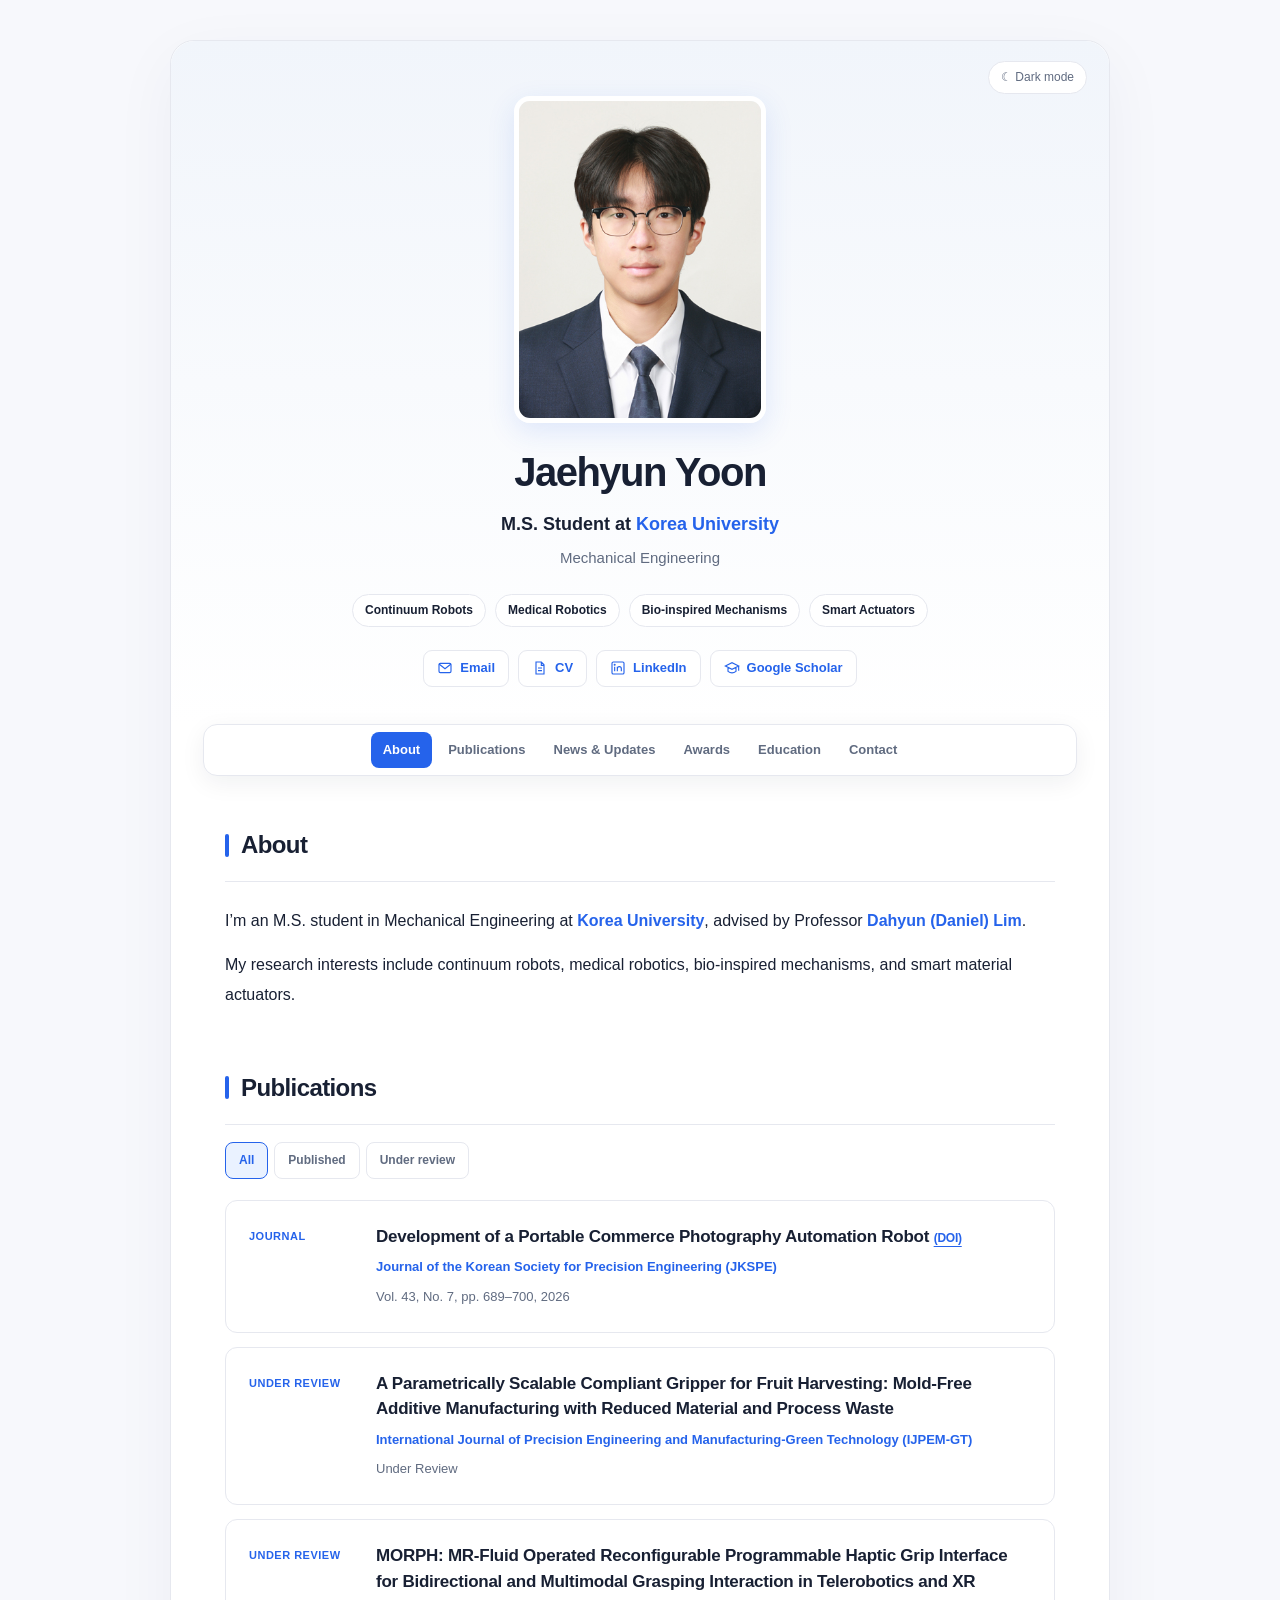
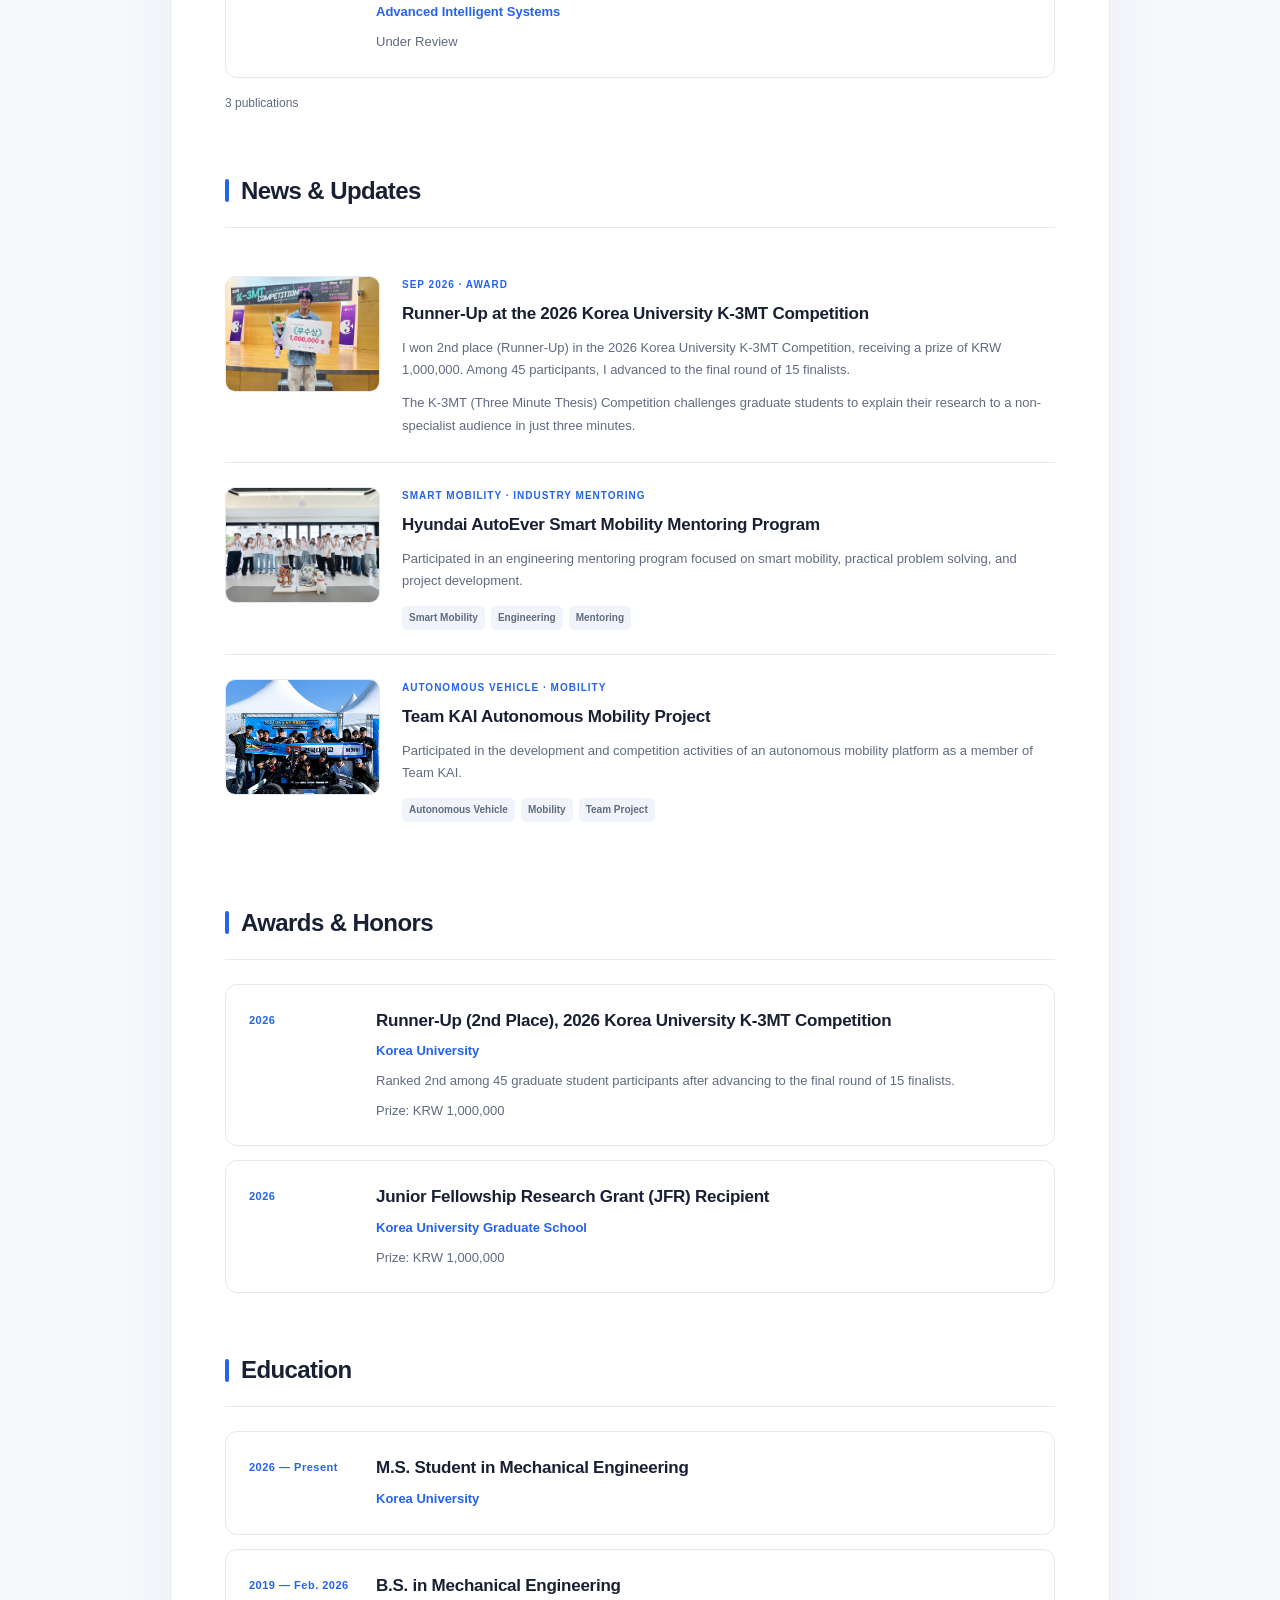
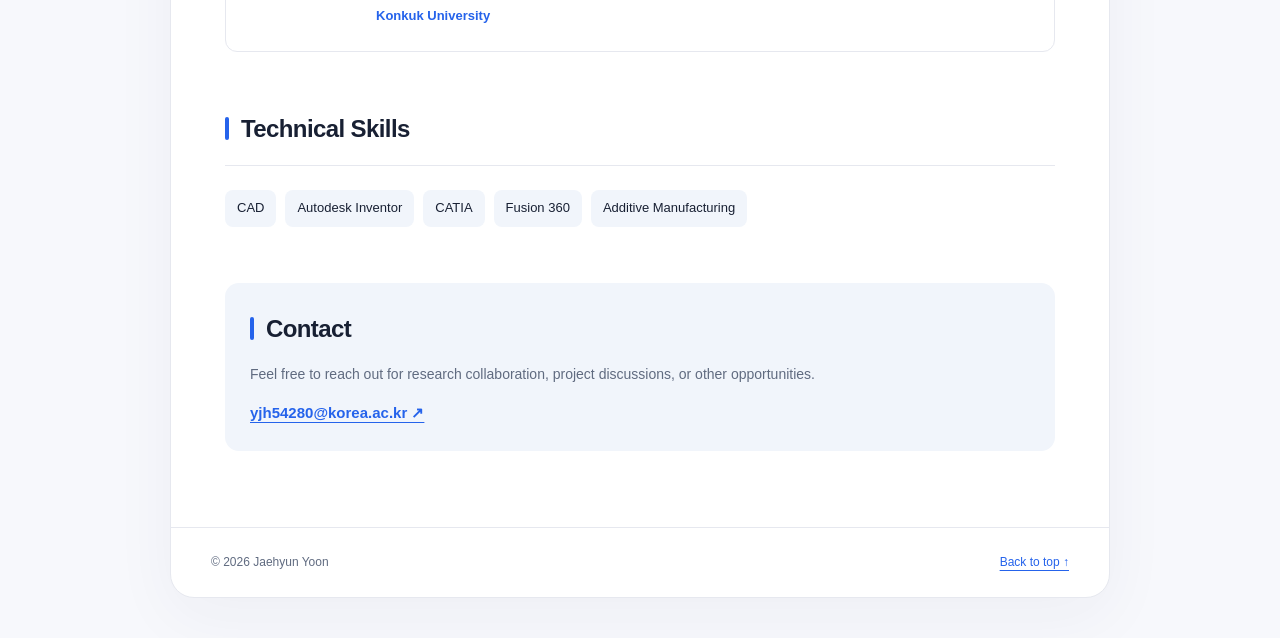
==== index.html @ ea893b26 "Update index.html" ====
<!DOCTYPE html>
<html lang="en" data-theme="light">
<head>
<meta charset="UTF-8">
<meta name="viewport" content="width=device-width,initial-scale=1">
<title>Jaehyun Yoon | Robotics Researcher</title>
<meta name="description" content="Jaehyun Yoon — Mechanical Engineering graduate student at Korea University. Continuum robots, medical robotics, bio-inspired mechanisms, and smart actuators.">
<meta name="theme-color" content="#2563eb">
<script>try{const t=localStorage.getItem('portfolio-theme');if(t==='light'||t==='dark')document.documentElement.dataset.theme=t;}catch(e){}</script>
<style>
:root{color-scheme:light;--bg:#f7f8fc;--paper:#fff;--surface:#f1f5fb;--ink:#182033;--muted:#606b80;--accent:#2563eb;--soft:#eaf2ff;--line:#e6e8ef;--shadow:0 18px 65px #2935570c}
[data-theme="dark"]{color-scheme:dark;--bg:#12141c;--paper:#1b1e29;--surface:#232737;--ink:#eef0f8;--muted:#abb4c8;--accent:#93c5fd;--soft:#20344d;--line:#34394a;--shadow:none}
*{box-sizing:border-box}html{scroll-behavior:smooth}body{margin:0;background:var(--bg);color:var(--ink);font-family:Inter,-apple-system,BlinkMacSystemFont,"Segoe UI",Arial,sans-serif;line-height:1.75;font-size:15px}a{color:var(--accent);text-underline-offset:4px}a:hover{text-decoration:underline}button,a,summary{-webkit-tap-highlight-color:transparent}button{font:inherit;cursor:pointer}a:focus-visible,button:focus-visible,summary:focus-visible{outline:3px solid var(--accent);outline-offset:4px}h1,h2,h3,p{margin:0}h3{line-height:1.5;font-size:17px;letter-spacing:-.25px}p+p{margin-top:12px}
.page{max-width:940px;margin:40px auto;border:1px solid var(--line);border-radius:24px;background:var(--paper);box-shadow:var(--shadow)}
.hero{position:relative;padding:55px 30px 37px;text-align:center;border-radius:24px 24px 0 0;background:linear-gradient(180deg,var(--surface),var(--paper))}
.portrait{display:block;width:280px;height:auto;aspect-ratio:150 / 195;object-fit:cover;margin:0 auto 24px;border:5px solid var(--paper);border-radius:16px;box-shadow:0 9px 28px #2563eb20}h1{font-size:40px;line-height:1.25;letter-spacing:-1.5px;font-weight:800}
.role{font-size:18px;margin-top:12px;font-weight:600}
.role strong{color:var(--accent)}
.affiliation{color:var(--muted);margin-top:4px}
.tags,.socials{display:flex;flex-wrap:wrap;justify-content:center;gap:9px}
.tags{margin:23px 0}
.tags span{font-size:12px;font-weight:600;background:var(--paper);border:1px solid var(--line);border-radius:30px;padding:5px 12px}
.socials a,.small-link{display:inline-flex;align-items:center;gap:7px;border:1px solid var(--line);border-radius:9px;padding:6px 13px;text-decoration:none;font-size:13px;font-weight:600;background:var(--paper)}
.socials a:hover,.small-link:hover{border-color:var(--accent);background:var(--soft)}
.socials svg{width:16px;height:16px;fill:none;stroke:currentColor;stroke-width:1.7}
.theme-toggle{position:absolute;right:22px;top:20px;background:var(--paper);border:1px solid var(--line);border-radius:20px;padding:5px 12px;color:var(--muted);font-size:12px}
.nav{position:sticky;top:10px;z-index:10;display:flex;gap:4px;justify-content:center;margin:0 32px;padding:7px;background:var(--paper);border:1px solid var(--line);border-radius:14px;box-shadow:0 7px 25px #151b3210;overflow-x:auto}
.nav a{flex-shrink:0;color:var(--muted);text-decoration:none;padding:7px 12px;border-radius:8px;font-size:13px;font-weight:650}
.nav a:hover{color:var(--accent);background:var(--soft)}
.nav a[aria-current="location"]{color:var(--paper);background:var(--accent)}main{padding:48px 54px 20px}section{margin-bottom:56px;scroll-margin-top:95px}h2{display:flex;align-items:center;gap:12px;font-size:24px;letter-spacing:-.6px;margin-bottom:24px;padding-bottom:15px;border-bottom:1px solid var(--line)}h2:before{content:"";width:4px;height:23px;border-radius:3px;background:var(--accent)}
.about-text{font-size:16px;line-height:1.9}
.about-text p{margin-bottom:13px}
.about-text strong{color:var(--accent)}
.text-links{display:flex;gap:20px;flex-wrap:wrap;margin-top:20px;font-size:13px;font-weight:600}
.filters{display:flex;flex-wrap:wrap;gap:6px;margin:-7px 0 21px}
.filters button{padding:7px 13px;border:1px solid var(--line);border-radius:8px;color:var(--muted);background:var(--paper);font-size:12px;font-weight:650}
.filters button[aria-pressed="true"]{color:var(--accent);border-color:var(--accent);background:var(--soft)}
.publication{margin-bottom:14px}
.publication[hidden]{display:none}
.resume-item{display:flex;align-items:flex-start;gap:22px;border:1px solid var(--line);border-radius:12px;padding:23px;margin-bottom:14px}
.publication .resume-item{margin-bottom:0}
.resume-date{flex:0 0 105px;font-size:11px;font-weight:750;letter-spacing:.5px;color:var(--accent);padding-top:3px}
.resume-details{min-width:0;flex:1}
.resume-details p{font-size:13px;color:var(--muted);margin-top:7px}
.resume-details .resume-organization{color:var(--accent);font-weight:600}
.resume-details h3 a{font-size:12px;white-space:nowrap}
.project-row{display:grid;grid-template-columns:155px minmax(0,1fr);gap:22px;padding:24px 0;border-bottom:1px solid var(--line)}
.project-row:first-child{padding-top:0}
.project-row:last-child{border-bottom:0}
.project-thumb{width:155px;height:116px;border:1px solid var(--line);border-radius:10px;overflow:hidden;background:var(--surface)}
.project-thumb img{width:100%;height:100%;object-fit:cover;display:block}
.monogram{display:flex;flex-direction:column;justify-content:center;align-items:center;height:100%;color:var(--accent);font-size:22px;font-weight:800;letter-spacing:2px;background:var(--soft)}
.monogram span{font-size:7px;letter-spacing:1.4px;margin-top:6px}
.project-category{font-size:10px;letter-spacing:1px;font-weight:700;color:var(--accent);margin-bottom:8px}
.project-copy>p:not(.project-category){font-size:13px;color:var(--muted);margin-top:10px}
.project-tags{display:flex;flex-wrap:wrap;gap:6px;padding:0;margin:13px 0 0;list-style:none}
.project-tags li{font-size:10px;font-weight:600;background:var(--surface);border-radius:5px;padding:3px 7px;color:var(--muted)}
.project-publication-status{display:flex;flex-wrap:wrap;gap:8px;margin-top:13px;font-size:11px;color:var(--accent)}
.project-review{border:1px solid var(--line);border-radius:5px;padding:0 5px}
.profile-link{display:inline-block;margin-top:12px;font-size:12px;font-weight:650}
.extra{margin-top:24px;border:1px solid var(--line);border-radius:12px;padding:0 20px}
.extra summary{cursor:pointer;font-weight:650;color:var(--accent);padding:15px 0;font-size:14px}
.extra .project-row:first-child{padding-top:15px}
.skills{display:flex;flex-wrap:wrap;gap:9px}
.skills span{padding:7px 12px;border-radius:8px;background:var(--surface);font-size:13px}
.contact{padding:25px;background:var(--surface);border-radius:14px}
.contact h2{border:0;padding:0;margin-bottom:12px}
.contact p{color:var(--muted);font-size:14px;margin-bottom:14px}
.contact>a{overflow-wrap:anywhere;font-weight:650}
.footer{display:flex;justify-content:space-between;gap:15px;padding:24px 40px;border-top:1px solid var(--line);color:var(--muted);font-size:12px}
.skip{position:absolute;top:-80px;left:15px;padding:10px;background:var(--paper);z-index:30}
.skip:focus{top:10px}
.count{font-size:12px;color:var(--muted);margin-top:15px}
@media(max-width:700px){.page{margin:0;border:0;border-radius:0}
.hero{padding:62px 20px 30px;border-radius:0}h1{font-size:34px}
.portrait{width:238px;height:auto}
.nav{margin:0 12px;justify-content:flex-start;top:5px}
.nav a{padding:7px 11px}main{padding:34px 22px 5px}section{margin-bottom:42px}h2{font-size:22px}
.project-row{grid-template-columns:120px minmax(0,1fr);gap:16px}
.project-thumb{width:120px;height:95px}
.resume-item{gap:10px;flex-direction:column;padding:20px}
.resume-date{flex:auto}
.footer{padding:23px;flex-wrap:wrap}
.extra{padding:0 16px}}
@media(max-width:430px){.project-row{grid-template-columns:minmax(0,1fr)}
.project-thumb{width:100%;height:180px}
.project-thumb img{object-fit:contain}
.monogram{font-size:30px}
.role{font-size:16px}
.tags{gap:6px}
.tags span{font-size:11px}
.socials{gap:6px}
.socials a{padding:6px 10px}}
@media(prefers-reduced-motion:reduce){html{scroll-behavior:auto}}

/* Click-to-enlarge photos in News & Updates. */
.news-photo-button{display:block;padding:0;cursor:zoom-in;text-align:inherit}
.news-photo-button:hover{border-color:var(--accent)}
.photo-lightbox{width:min(960px,92vw);max-width:92vw;max-height:92dvh;padding:48px 16px 16px;border:1px solid var(--line);border-radius:16px;background:var(--paper);color:var(--ink);box-shadow:0 24px 80px #0006;overflow:auto}
.photo-lightbox::backdrop{background:rgba(0,0,0,.76)}
.photo-lightbox-close{position:absolute;top:9px;right:12px;width:32px;height:32px;border:1px solid var(--line);border-radius:50%;background:var(--surface);color:var(--ink);font-size:24px;line-height:1}
.photo-lightbox figure{margin:0}
.photo-lightbox img{display:block;width:100%;height:auto;max-height:72dvh;object-fit:contain;border-radius:8px}
.photo-lightbox figcaption{text-align:center;font-size:13px;color:var(--muted);margin-top:10px}
.k3mt-news .project-thumb img {
  object-fit: cover;
}
</style>
</head>
<body id="top">
<a class="skip" href="#about">Skip to content</a>
<div class="page">
<header class="hero">
<button class="theme-toggle" type="button" aria-label="Toggle dark mode" aria-pressed="false">☾ Dark mode</button>
<img class="portrait" src="id-photo.jpg" width="150" height="195" alt="Jaehyun Yoon">
<h1><span id="profile-name" style="display:inline-block">Jaehyun Yoon</span></h1>
<p class="role">M.S. Student at <strong>Korea University</strong>
</p>
<p class="affiliation">Mechanical Engineering</p>
<div class="tags">
<span>Continuum Robots</span>
<span>Medical Robotics</span>
<span>Bio-inspired Mechanisms</span>
<span>Smart Actuators</span>
</div>
<div class="socials">
<a href="mailto:yjh54280@korea.ac.kr">
<svg viewBox="0 0 24 24" aria-hidden="true">
<rect x="3" y="5" width="18" height="14" rx="2"/>
<path d="m3 6 9 7 9-7"/>
</svg>Email</a>
<a href="cv.pdf">
<svg viewBox="0 0 24 24" aria-hidden="true">
<path d="M6 3h8l4 4v14H6zM14 3v5h4M9 12h6M9 16h6"/>
</svg>CV</a>
<a href="https://www.linkedin.com/in/%EC%9E%AC%ED%98%84-%EC%9C%A4-73686937b/" target="_blank" rel="noopener noreferrer">
<svg viewBox="0 0 24 24" aria-hidden="true">
<rect x="3" y="3" width="18" height="18" rx="2"/>
<path d="M7 10v7M11 17v-7m0 3a3 3 0 0 1 6 0v4"/>
<circle cx="7" cy="7" r=".7"/>
</svg>LinkedIn</a>
<a href="https://scholar.google.com/citations?user=7P-gCQIAAAAJ" target="_blank" rel="noopener noreferrer">
<svg viewBox="0 0 24 24" aria-hidden="true">
<path d="m2 9 10-5 10 5-10 5-10-5ZM6 11v6c4 3 8 3 12 0v-6M22 9v7"/>
</svg>Google Scholar</a>
</div>
</header>
<nav class="nav" aria-label="Main navigation">
<a href="#about">About</a>
<a href="#publications">Publications</a>
<a href="#news">News &amp; Updates</a>
<a href="#awards">Awards</a>
<a href="#education">Education</a>
<a href="#contact">Contact</a>
</nav>
<main>
<section id="about" aria-labelledby="about-title">
<h2 id="about-title">About</h2>
<div class="about-text">
<p>I’m an M.S. student in Mechanical Engineering at <strong>Korea University</strong>, advised by Professor <strong>Dahyun (Daniel) Lim</strong>.</p>
<p>My research interests include continuum robots, medical robotics, bio-inspired mechanisms, and smart material actuators.</p>
</div>
</section>
<section id="publications" aria-labelledby="publications-title">
<h2 id="publications-title">Publications</h2>
<div class="filters" role="group" aria-label="Filter publications">
<button type="button" data-filter="all" aria-pressed="true">All</button>
<button type="button" data-filter="published" aria-pressed="false">Published</button>
<button type="button" data-filter="review" aria-pressed="false">Under review</button>
</div>
<div class="publication" data-status="published">
<article class="resume-item publication-item"> <div class="resume-date"> JOURNAL </div> <div class="resume-details"> <h3> Development of a Portable Commerce Photography Automation Robot <a href="https://doi.org/10.7736/JKSPE.025.00021" target="_blank" rel="noopener noreferrer" > (DOI) </a> </h3> <p class="resume-organization"> Journal of the Korean Society for Precision Engineering (JKSPE) </p> <p> Vol. 43, No. 7, pp. 689–700, 2026 </p> </div> </article>
</div>
<div class="publication" data-status="review">
<article class="resume-item publication-item"> <div class="resume-date"> UNDER REVIEW </div> <div class="resume-details"> <h3> A Parametrically Scalable Compliant Gripper for Fruit Harvesting: Mold-Free Additive Manufacturing with Reduced Material and Process Waste </h3> <p class="resume-organization"> International Journal of Precision Engineering and Manufacturing-Green Technology (IJPEM-GT) </p> <p> Under Review </p> </div> </article>
</div>
<div class="publication" data-status="review">
<article class="resume-item publication-item"> <div class="resume-date"> UNDER REVIEW </div> <div class="resume-details"> <h3> MORPH: MR-Fluid Operated Reconfigurable Programmable Haptic Grip Interface for Bidirectional and Multimodal Grasping Interaction in Telerobotics and XR </h3> <p class="resume-organization"> Advanced Intelligent Systems </p> <p> Under Review </p> </div> </article>
</div>
<p class="count" id="pub-count" role="status" aria-live="polite">3 publications</p>
</section>
<section id="news" aria-labelledby="news-title">
<h2 id="news-title">News &amp; Updates</h2>
<article class="project-row k3mt-news">
<button class="project-thumb news-photo-button" type="button" aria-haspopup="dialog" aria-label="Enlarge K-3MT award photo">
<img loading="lazy" src="images/k3mt-runner-up-2026.jpg" alt="Jaehyun Yoon receiving the runner-up award at the 2026 Korea University K-3MT Competition">
</button>
<div class="project-copy">
<p class="project-category">SEP 2026 · AWARD</p>
<h3>Runner-Up at the 2026 Korea University K-3MT Competition</h3>
<p>I won 2nd place (Runner-Up) in the 2026 Korea University K-3MT Competition, receiving a prize of KRW 1,000,000. Among 45 participants, I advanced to the final round of 15 finalists.</p>
<p>The K-3MT (Three Minute Thesis) Competition challenges graduate students to explain their research to a non-specialist audience in just three minutes.</p>
</div>
</article>
<article class="project-row">
<button class="project-thumb news-photo-button" type="button" aria-haspopup="dialog" aria-label="Enlarge photo">
<img loading="lazy" class="autoever-photo" src="images/hyundai-autoever-mentoring.png" alt="Hyundai AutoEver mentoring program" >
</button>
<div class="project-copy">
<p class="project-category"> SMART MOBILITY · INDUSTRY MENTORING </p> <h3> Hyundai AutoEver Smart Mobility Mentoring Program </h3> <p> Participated in an engineering mentoring program focused on smart mobility, practical problem solving, and project development. </p> <ul class="project-tags"> <li> Smart Mobility </li> <li> Engineering </li> <li> Mentoring </li> </ul>
</div>
</article>
<article class="project-row">
<button class="project-thumb news-photo-button" type="button" aria-haspopup="dialog" aria-label="Enlarge photo">
<img loading="lazy" class="team-kai-photo" src="images/team-kai-autonomous-vehicle.png" alt="Team KAI autonomous mobility project" >
</button>
<div class="project-copy">
<p class="project-category"> AUTONOMOUS VEHICLE · MOBILITY </p> <h3> Team KAI Autonomous Mobility Project </h3> <p> Participated in the development and competition activities of an autonomous mobility platform as a member of Team KAI. </p> <ul class="project-tags"> <li> Autonomous Vehicle </li> <li> Mobility </li> <li> Team Project </li> </ul>
</div>
</article>
</section>
<section id="awards" aria-labelledby="awards-title">
<h2 id="awards-title">Awards &amp; Honors</h2>
<article class="resume-item"> <div class="resume-date"> 2026 </div> <div class="resume-details"> <h3> Runner-Up (2nd Place), 2026 Korea University K-3MT Competition </h3> <p class="resume-organization"> Korea University </p> <p> Ranked 2nd among 45 graduate student participants after advancing to the final round of 15 finalists. </p> <p class="award-prize">Prize: KRW 1,000,000</p> </div> </article>
<article class="resume-item"> <div class="resume-date"> 2026 </div> <div class="resume-details"> <h3> Junior Fellowship Research Grant (JFR) Recipient </h3> <p class="resume-organization"> Korea University Graduate School </p> <p class="award-prize">Prize: KRW 1,000,000</p> </div> </article>
</section>
<section id="education" aria-labelledby="education-title">
<h2 id="education-title">Education</h2>
<article class="resume-item"> <div class="resume-date"> 2026 — Present </div> <div class="resume-details"> <h3> M.S. Student in Mechanical Engineering </h3> <p class="resume-organization"> Korea University </p> </div> </article>
<article class="resume-item"> <div class="resume-date"> 2019 — Feb. 2026 </div> <div class="resume-details"> <h3> B.S. in Mechanical Engineering </h3> <p class="resume-organization"> Konkuk University </p> </div> </article>
</section>
<section id="skills" aria-labelledby="skills-title">
<h2 id="skills-title">Technical Skills</h2>
<div class="skills">
<span>CAD</span>
<span>Autodesk Inventor</span>
<span>CATIA</span>
<span>Fusion 360</span>
<span>Additive Manufacturing</span>
</div>
</section>
<section class="contact" id="contact" aria-labelledby="contact-title">
<h2 id="contact-title">Contact</h2>
<p>Feel free to reach out for research collaboration, project discussions, or other opportunities.</p>
<a href="mailto:yjh54280@korea.ac.kr">yjh54280@korea.ac.kr ↗</a>
</section>
</main>
<footer class="footer">
<span>© 2026 Jaehyun Yoon</span>
<a href="#top">Back to top ↑</a>
</footer>
</div>
<script>
// Match the portrait width to the name while preserving its display ratio.
const profileName = document.getElementById('profile-name');
const portrait = document.querySelector('.portrait');
function alignPortraitWithName() {
  portrait.style.width = profileName.getBoundingClientRect().width + 'px';
}
alignPortraitWithName();
if ('ResizeObserver' in window) new ResizeObserver(alignPortraitWithName).observe(profileName);
window.addEventListener('resize', alignPortraitWithName);
if (document.fonts) document.fonts.ready.then(alignPortraitWithName);
const themeButton=document.querySelector('.theme-toggle');
function applyTheme(theme){document.documentElement.dataset.theme=theme;themeButton.textContent=theme==='dark'?'☀ Light mode':'☾ Dark mode';themeButton.setAttribute('aria-pressed',String(theme==='dark'));try{localStorage.setItem('portfolio-theme',theme)}catch(e){}}
themeButton.addEventListener('click',()=>applyTheme(document.documentElement.dataset.theme==='dark'?'light':'dark'));
applyTheme(document.documentElement.dataset.theme||'light');
const filters=document.querySelectorAll('[data-filter]');
filters.forEach(button=>button.addEventListener('click',()=>{let count=0;filters.forEach(b=>b.setAttribute('aria-pressed',String(b===button)));document.querySelectorAll('.publication').forEach(row=>{row.hidden=button.dataset.filter!=='all'&&row.dataset.status!==button.dataset.filter;if(!row.hidden)count++;});document.getElementById('pub-count').textContent=count+' publication'+(count===1?'':'s');}));
// Highlight clicks immediately, then track the section below the sticky menu.
const links = [...document.querySelectorAll('.nav a')];
const nav = document.querySelector('.nav');
let pendingSection = null;
let scrollIdleTimer;
let scheduled = false;
function setActiveSection(id) {
  links.forEach(link => {
    if (link.hash === '#' + id) link.setAttribute('aria-current', 'location');
    else link.removeAttribute('aria-current');
  });
}
function updateNav() {
  if (pendingSection) return;
  const threshold = nav.getBoundingClientRect().bottom + 45;
  let current = 'about';
  for (const link of links) {
    const target = document.querySelector(link.hash);
    if (target && target.getBoundingClientRect().top <= threshold) current = target.id;
  }
  if (window.scrollY > 0 && window.innerHeight + window.scrollY >= document.documentElement.scrollHeight - 3) current = 'contact';
  setActiveSection(current);
}
function settleNavigation() {
  clearTimeout(scrollIdleTimer);
  scrollIdleTimer = setTimeout(() => { pendingSection = null; updateNav(); }, 180);
}
function highlightDestination() {
  const match = links.find(link => link.hash === window.location.hash);
  if (match) { pendingSection = match.hash.slice(1); setActiveSection(pendingSection); settleNavigation(); }
  else updateNav();
}
links.forEach(link => link.addEventListener('click', () => {
  pendingSection = link.hash.slice(1);
  setActiveSection(pendingSection);
  settleNavigation();
}));
window.addEventListener('scroll', () => {
  if (pendingSection) settleNavigation();
  if (!scheduled) {
    scheduled = true;
    requestAnimationFrame(() => { updateNav(); scheduled = false; });
  }
}, { passive: true });
window.addEventListener('hashchange', highlightDestination);
window.addEventListener('resize', updateNav);
window.addEventListener('load', highlightDestination);
highlightDestination();
</script>
<dialog class="photo-lightbox" id="photo-lightbox" aria-label="Enlarged news photo" aria-describedby="photo-lightbox-caption">
<button class="photo-lightbox-close" type="button" aria-label="Close photo" autofocus>×</button>
<figure><img id="photo-lightbox-image" alt=""><figcaption id="photo-lightbox-caption"></figcaption></figure>
</dialog>
<script>
const photoDialog = document.getElementById('photo-lightbox');
const largePhoto = document.getElementById('photo-lightbox-image');
const photoCaption = document.getElementById('photo-lightbox-caption');
let photoTrigger = null;
let previousOverflow = '';
document.querySelectorAll('#news .news-photo-button').forEach(button => {
  const photo = button.querySelector('img');
  button.setAttribute('aria-label', 'Enlarge photo: ' + photo.alt);
  button.addEventListener('click', () => {
    photoTrigger = button;
    largePhoto.src = photo.currentSrc || photo.src;
    largePhoto.alt = photo.alt;
    photoCaption.textContent = photo.alt;
    previousOverflow = document.body.style.overflow;
    photoDialog.showModal();
    document.body.style.overflow = 'hidden';
  });
});
photoDialog.querySelector('.photo-lightbox-close').addEventListener('click', () => photoDialog.close());
photoDialog.addEventListener('click', event => {
  if (event.target === photoDialog) photoDialog.close();
});
photoDialog.addEventListener('close', () => {
  document.body.style.overflow = previousOverflow;
  largePhoto.removeAttribute('src');
  if (photoTrigger) photoTrigger.focus({ preventScroll: true });
});
</script>
</body>
</html>
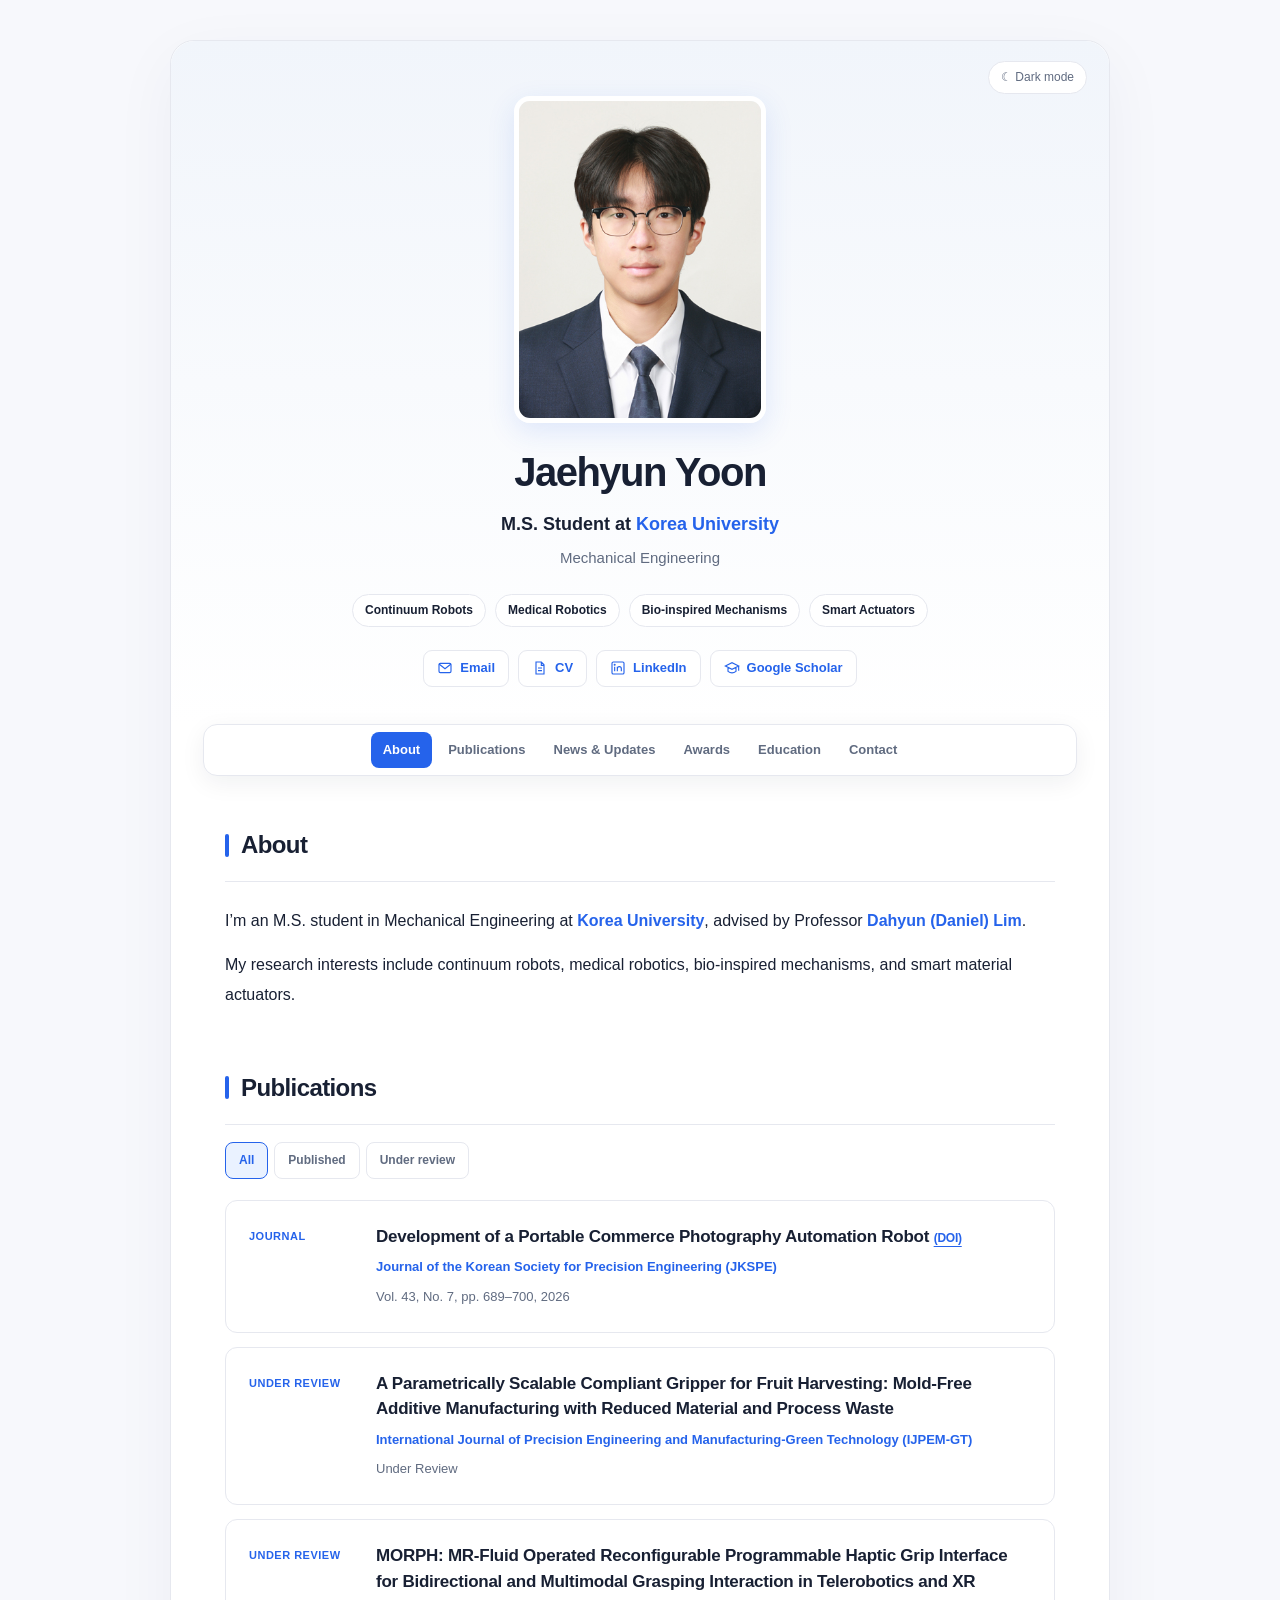
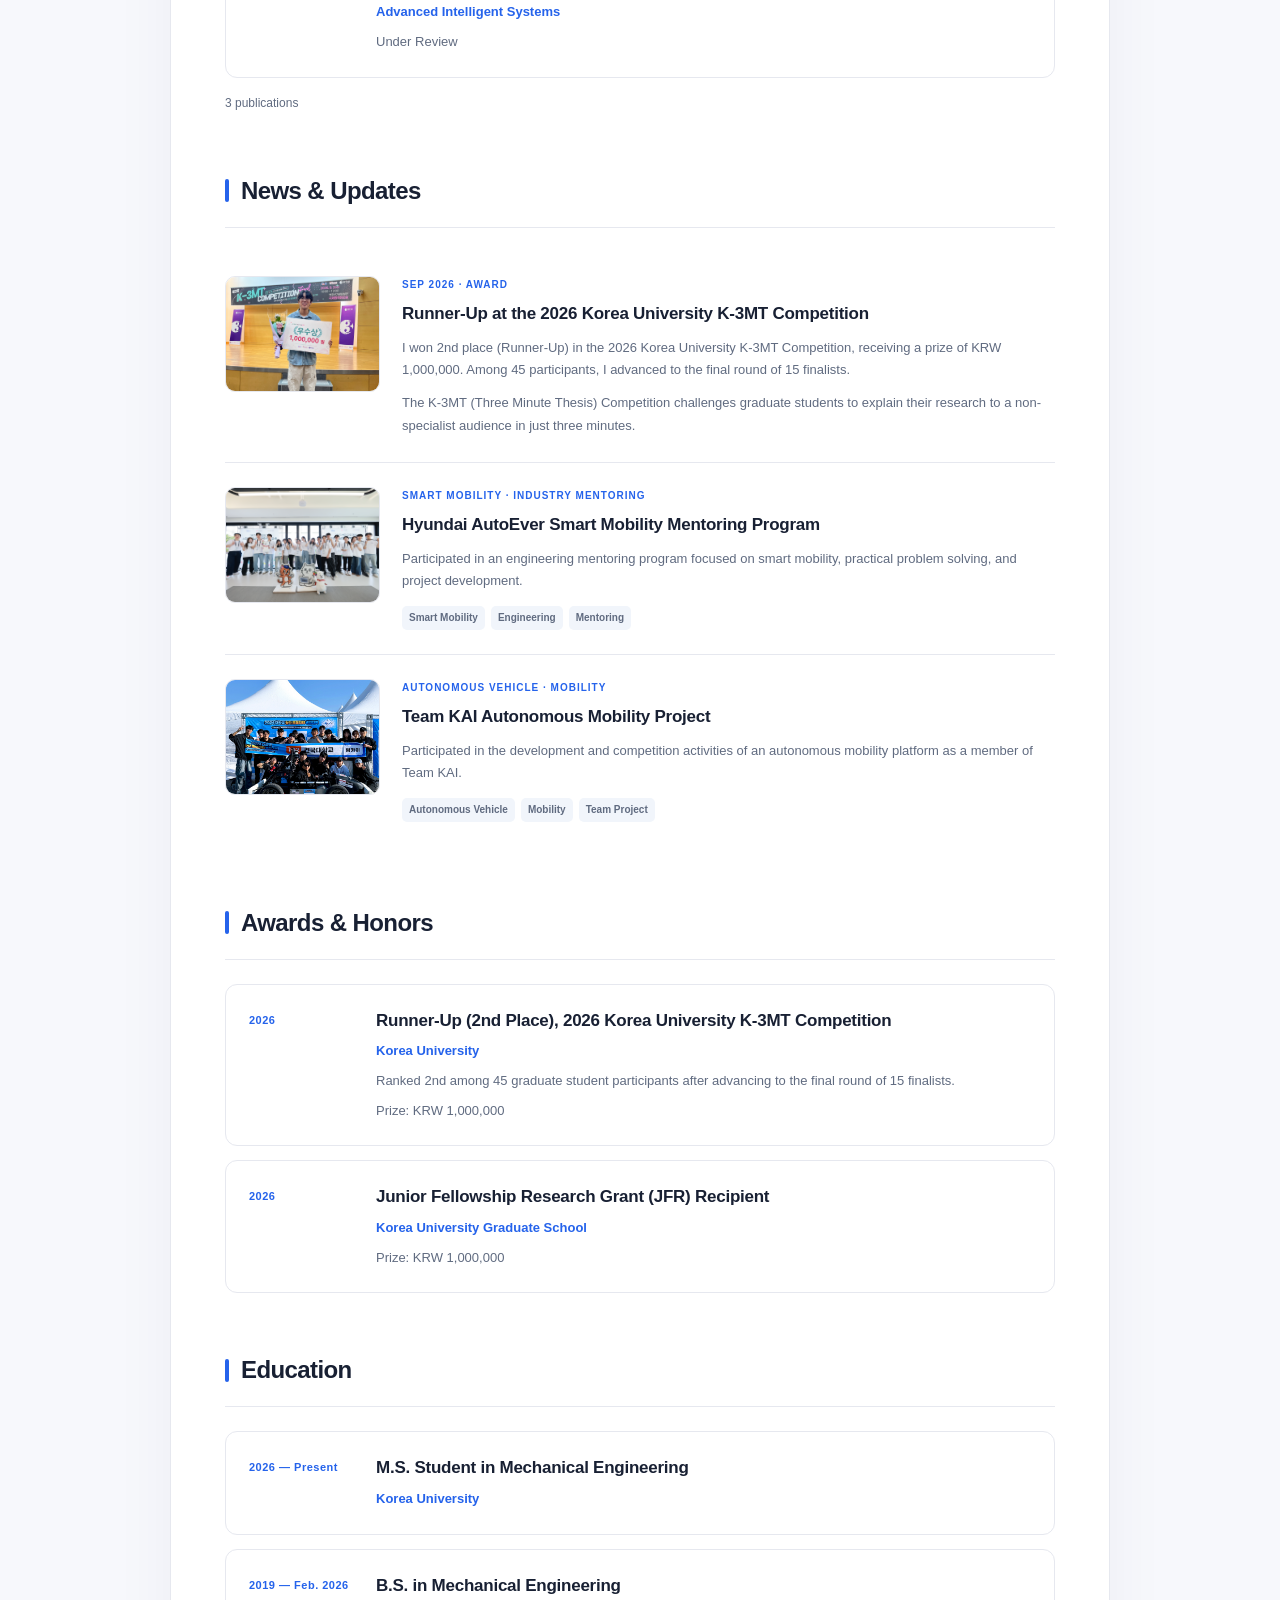
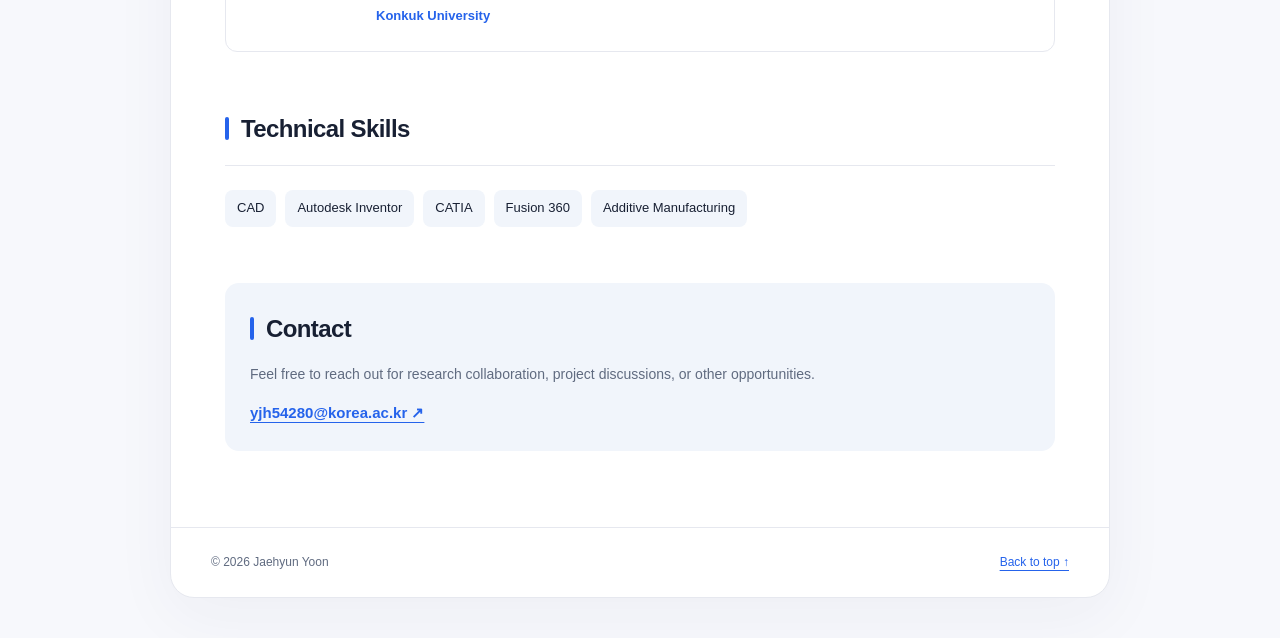
==== commit 10a38e84: "Simplify homepage browser tab title" ====
--- a/index.html
+++ b/index.html
@@ -3,7 +3,7 @@
 <head>
 <meta charset="UTF-8">
 <meta name="viewport" content="width=device-width,initial-scale=1">
-<title>Jaehyun Yoon | Robotics Researcher</title>
+<title>Jaehyun Yoon</title>
 <meta name="description" content="Jaehyun Yoon — Mechanical Engineering graduate student at Korea University. Continuum robots, medical robotics, bio-inspired mechanisms, and smart actuators.">
 <meta name="theme-color" content="#2563eb">
 <script>try{const t=localStorage.getItem('portfolio-theme');if(t==='light'||t==='dark')document.documentElement.dataset.theme=t;}catch(e){}</script>
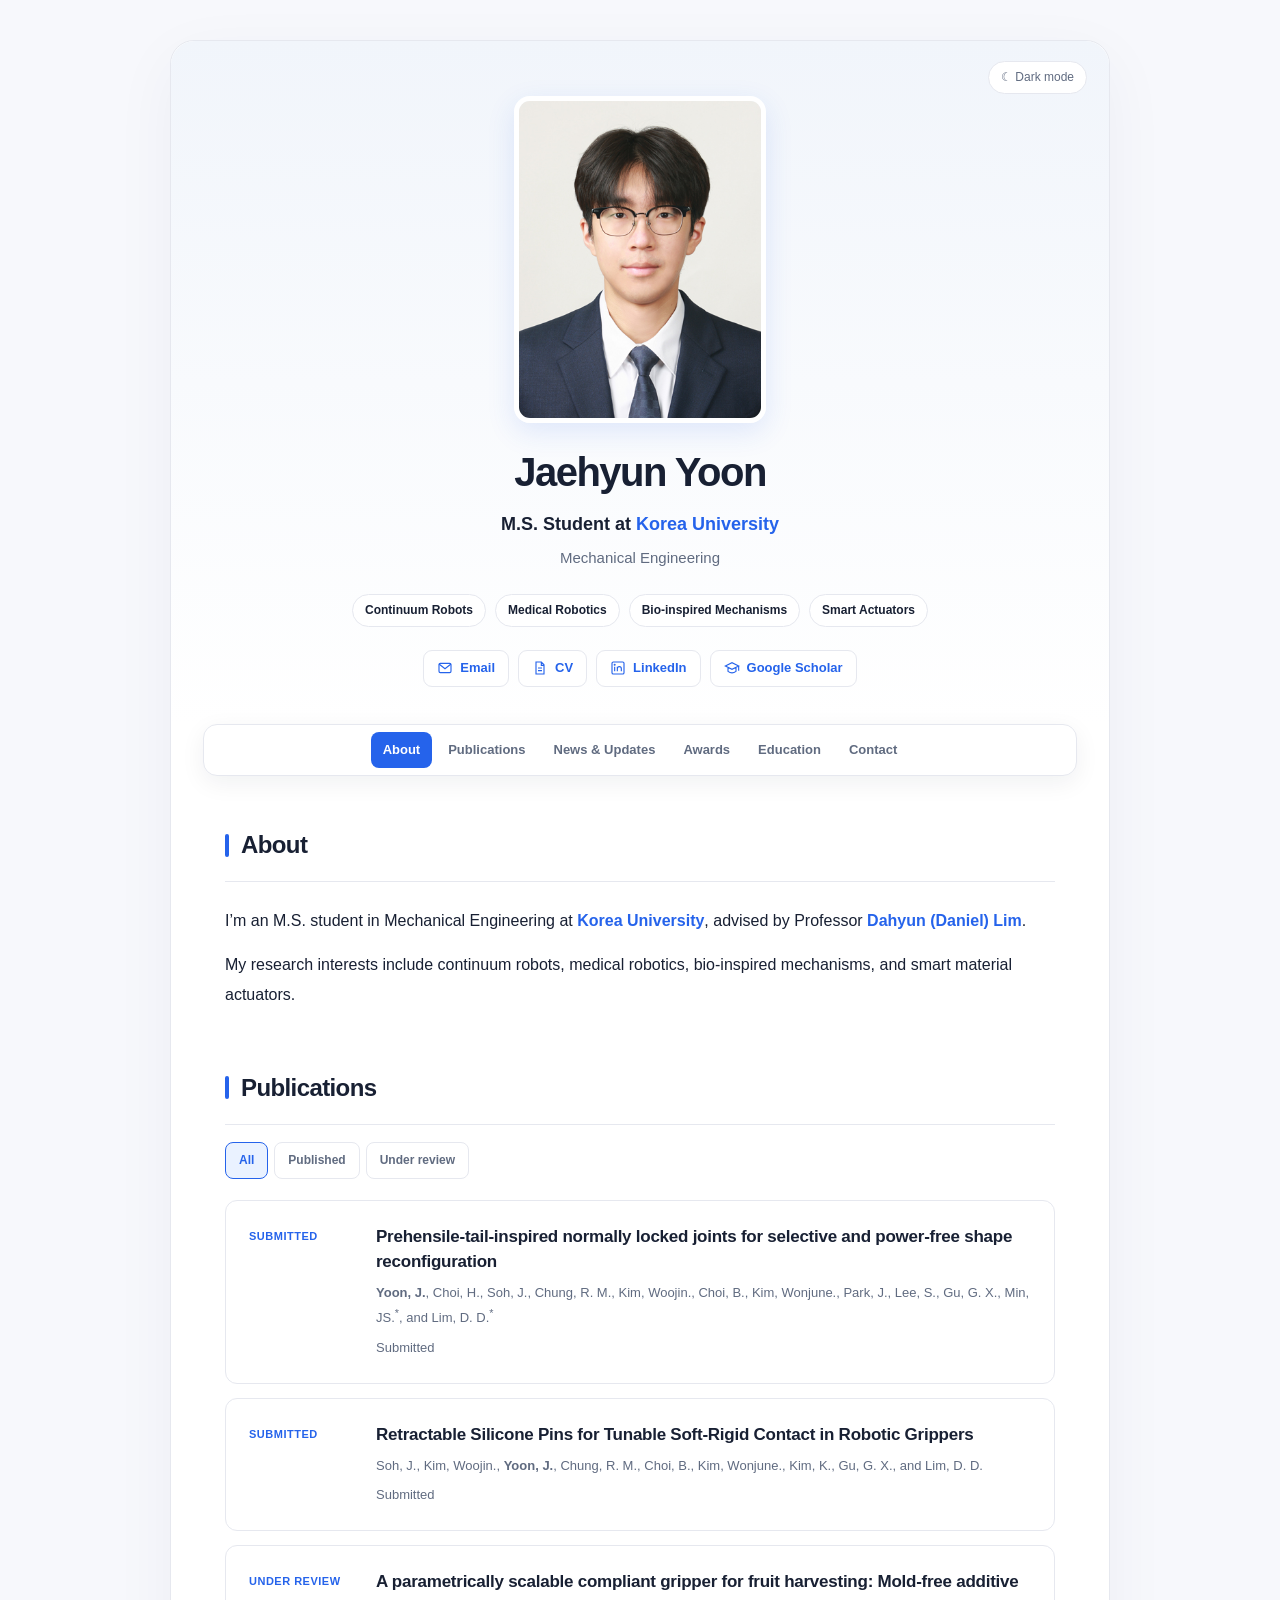
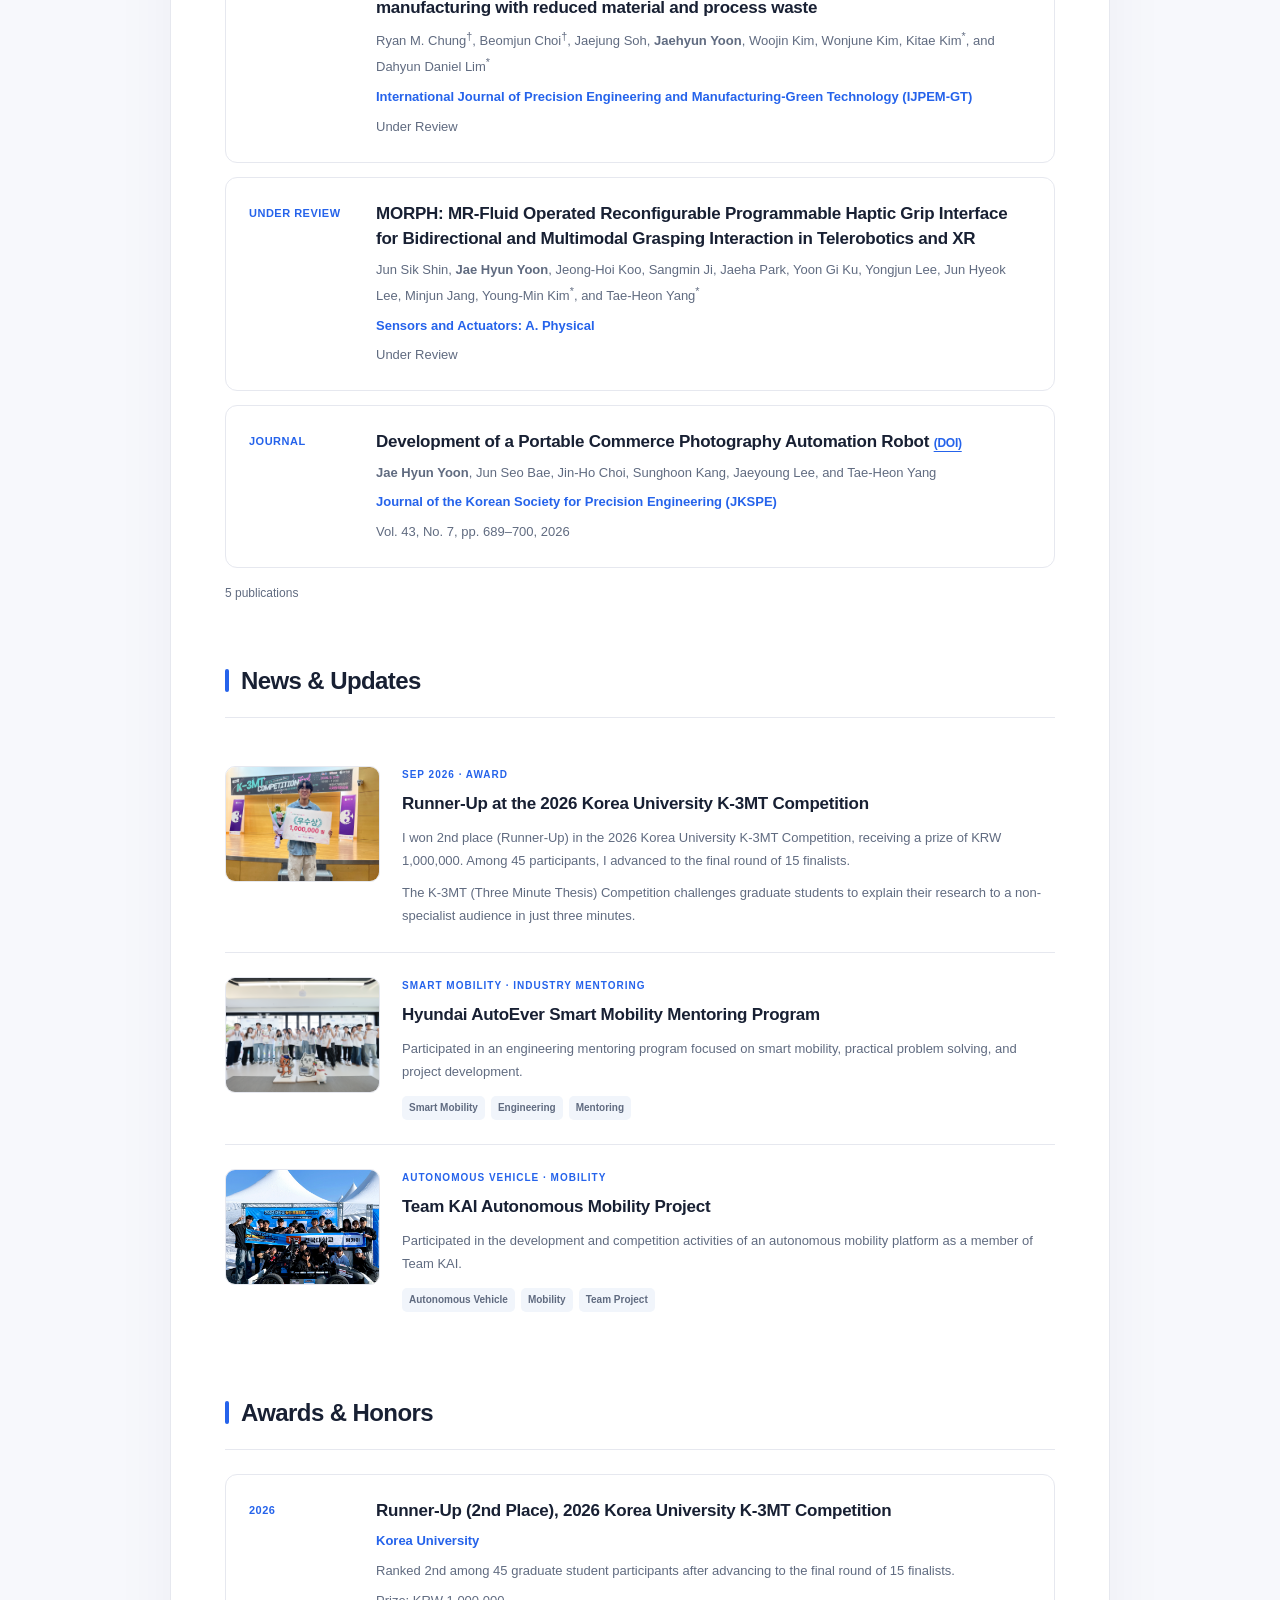
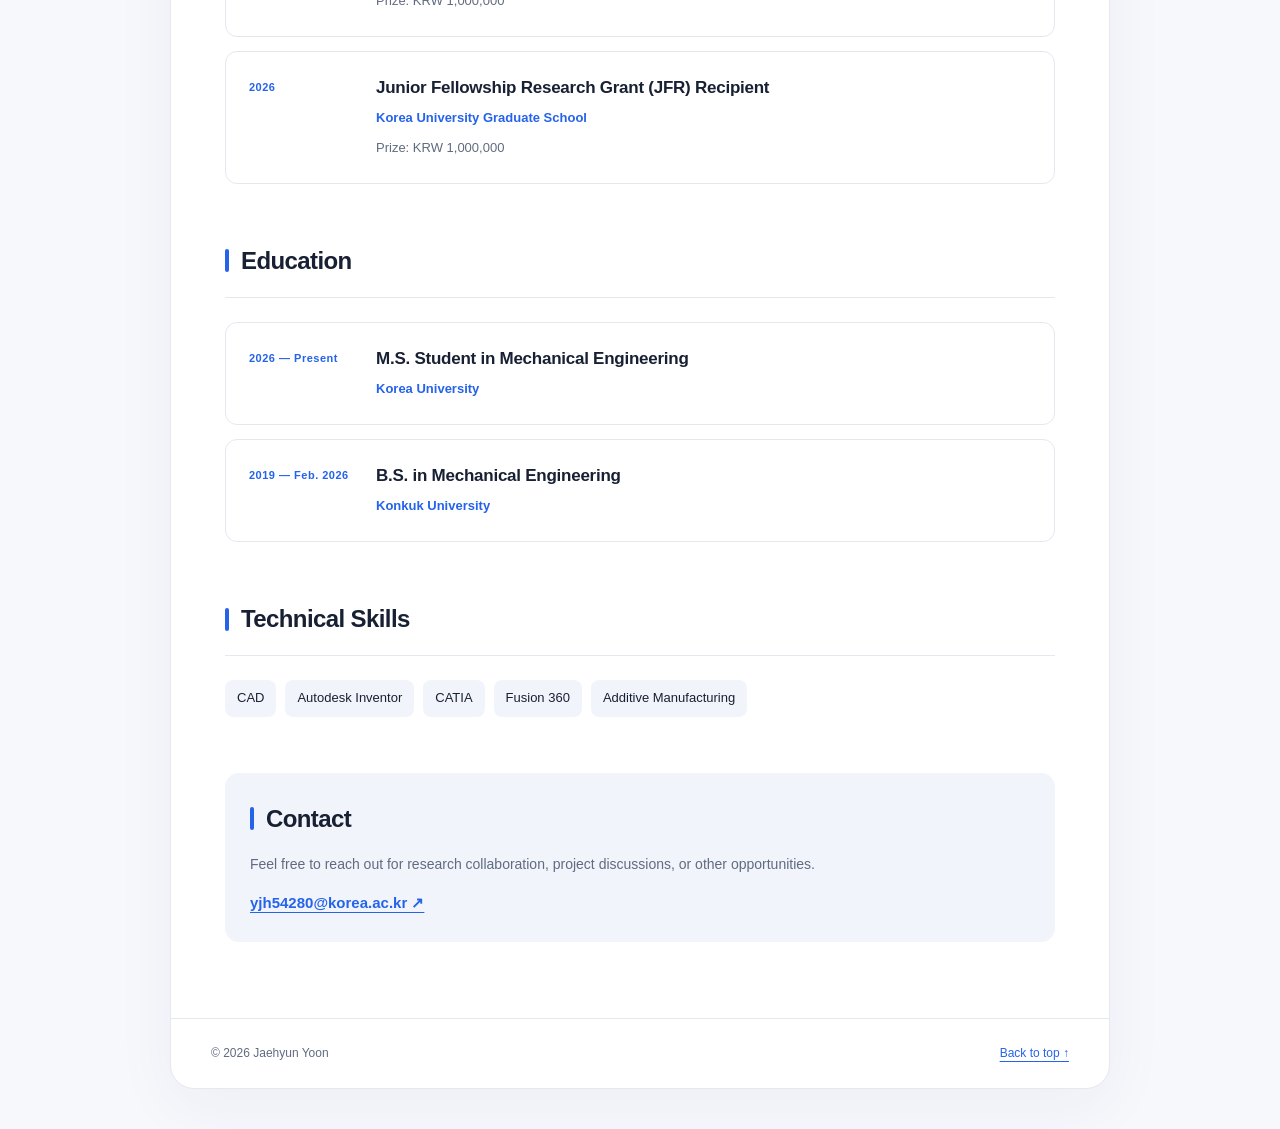
==== commit 1da9a906: "Update publication authors, journal and ordering; add two manuscripts" ====
--- a/index.html
+++ b/index.html
@@ -168,16 +168,60 @@
 <button type="button" data-filter="published" aria-pressed="false">Published</button>
 <button type="button" data-filter="review" aria-pressed="false">Under review</button>
 </div>
+<div class="publication" data-status="review">
+<article class="resume-item publication-item">
+  <div class="resume-date">SUBMITTED</div>
+  <div class="resume-details">
+    <h3>Prehensile-tail-inspired normally locked joints for selective and power-free shape reconfiguration</h3>
+    <p class="publication-authors"><strong>Yoon, J.</strong>, Choi, H., Soh, J., Chung, R. M., Kim, Woojin., Choi, B., Kim, Wonjune., Park, J., Lee, S., Gu, G. X., Min, JS.<sup>*</sup>, and Lim, D. D.<sup>*</sup></p>
+    <p>Submitted</p>
+  </div>
+</article>
+</div>
+<div class="publication" data-status="review">
+<article class="resume-item publication-item">
+  <div class="resume-date">SUBMITTED</div>
+  <div class="resume-details">
+    <h3>Retractable Silicone Pins for Tunable Soft-Rigid Contact in Robotic Grippers</h3>
+    <p class="publication-authors">Soh, J., Kim, Woojin., <strong>Yoon, J.</strong>, Chung, R. M., Choi, B., Kim, Wonjune., Kim, K., Gu, G. X., and Lim, D. D.</p>
+    <p>Submitted</p>
+  </div>
+</article>
+</div>
+<div class="publication" data-status="review">
+<article class="resume-item publication-item">
+  <div class="resume-date">UNDER REVIEW</div>
+  <div class="resume-details">
+    <h3>A parametrically scalable compliant gripper for fruit harvesting: Mold-free additive manufacturing with reduced material and process waste</h3>
+    <p class="publication-authors">Ryan M. Chung<sup>†</sup>, Beomjun Choi<sup>†</sup>, Jaejung Soh, <strong>Jaehyun Yoon</strong>, Woojin Kim, Wonjune Kim, Kitae Kim<sup>*</sup>, and Dahyun Daniel Lim<sup>*</sup></p>
+    <p class="resume-organization">International Journal of Precision Engineering and Manufacturing-Green Technology (IJPEM-GT)</p>
+    <p>Under Review</p>
+  </div>
+</article>
+</div>
+<div class="publication" data-status="review">
+<article class="resume-item publication-item">
+  <div class="resume-date">UNDER REVIEW</div>
+  <div class="resume-details">
+    <h3>MORPH: MR-Fluid Operated Reconfigurable Programmable Haptic Grip Interface for Bidirectional and Multimodal Grasping Interaction in Telerobotics and XR</h3>
+    <p class="publication-authors">Jun Sik Shin, <strong>Jae Hyun Yoon</strong>, Jeong-Hoi Koo, Sangmin Ji, Jaeha Park, Yoon Gi Ku, Yongjun Lee, Jun Hyeok Lee, Minjun Jang, Young-Min Kim<sup>*</sup>, and Tae-Heon Yang<sup>*</sup></p>
+    <p class="resume-organization">Sensors and Actuators: A. Physical</p>
+    <p>Under Review</p>
+  </div>
+</article>
+</div>
 <div class="publication" data-status="published">
-<article class="resume-item publication-item"> <div class="resume-date"> JOURNAL </div> <div class="resume-details"> <h3> Development of a Portable Commerce Photography Automation Robot <a href="https://doi.org/10.7736/JKSPE.025.00021" target="_blank" rel="noopener noreferrer" > (DOI) </a> </h3> <p class="resume-organization"> Journal of the Korean Society for Precision Engineering (JKSPE) </p> <p> Vol. 43, No. 7, pp. 689–700, 2026 </p> </div> </article>
-</div>
-<div class="publication" data-status="review">
-<article class="resume-item publication-item"> <div class="resume-date"> UNDER REVIEW </div> <div class="resume-details"> <h3> A Parametrically Scalable Compliant Gripper for Fruit Harvesting: Mold-Free Additive Manufacturing with Reduced Material and Process Waste </h3> <p class="resume-organization"> International Journal of Precision Engineering and Manufacturing-Green Technology (IJPEM-GT) </p> <p> Under Review </p> </div> </article>
-</div>
-<div class="publication" data-status="review">
-<article class="resume-item publication-item"> <div class="resume-date"> UNDER REVIEW </div> <div class="resume-details"> <h3> MORPH: MR-Fluid Operated Reconfigurable Programmable Haptic Grip Interface for Bidirectional and Multimodal Grasping Interaction in Telerobotics and XR </h3> <p class="resume-organization"> Advanced Intelligent Systems </p> <p> Under Review </p> </div> </article>
-</div>
-<p class="count" id="pub-count" role="status" aria-live="polite">3 publications</p>
+<article class="resume-item publication-item">
+  <div class="resume-date">JOURNAL</div>
+  <div class="resume-details">
+    <h3>Development of a Portable Commerce Photography Automation Robot <a href="https://doi.org/10.7736/JKSPE.025.00021" target="_blank" rel="noopener noreferrer">(DOI)</a></h3>
+    <p class="publication-authors"><strong>Jae Hyun Yoon</strong>, Jun Seo Bae, Jin-Ho Choi, Sunghoon Kang, Jaeyoung Lee, and Tae-Heon Yang</p>
+    <p class="resume-organization">Journal of the Korean Society for Precision Engineering (JKSPE)</p>
+    <p>Vol. 43, No. 7, pp. 689–700, 2026</p>
+  </div>
+</article>
+</div>
+<p class="count" id="pub-count" role="status" aria-live="polite">5 publications</p>
 </section>
 <section id="news" aria-labelledby="news-title">
 <h2 id="news-title">News &amp; Updates</h2>
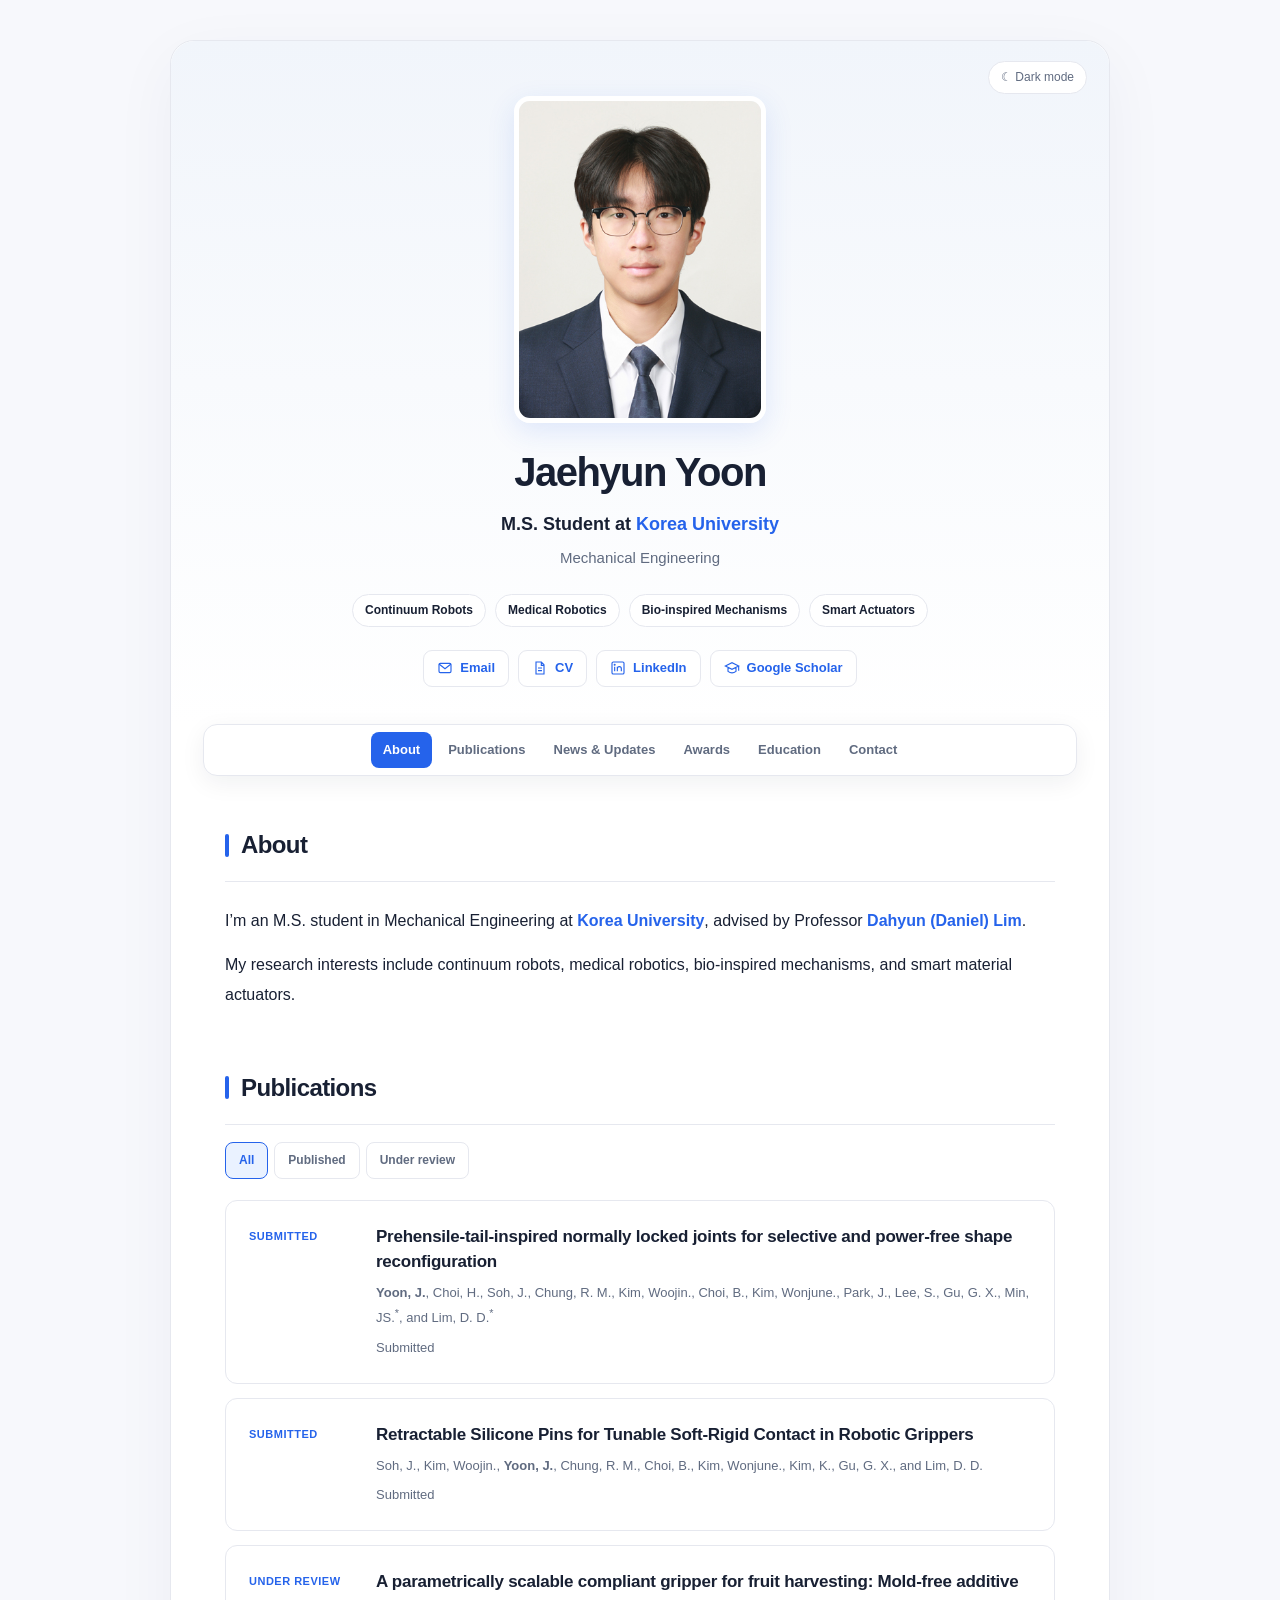
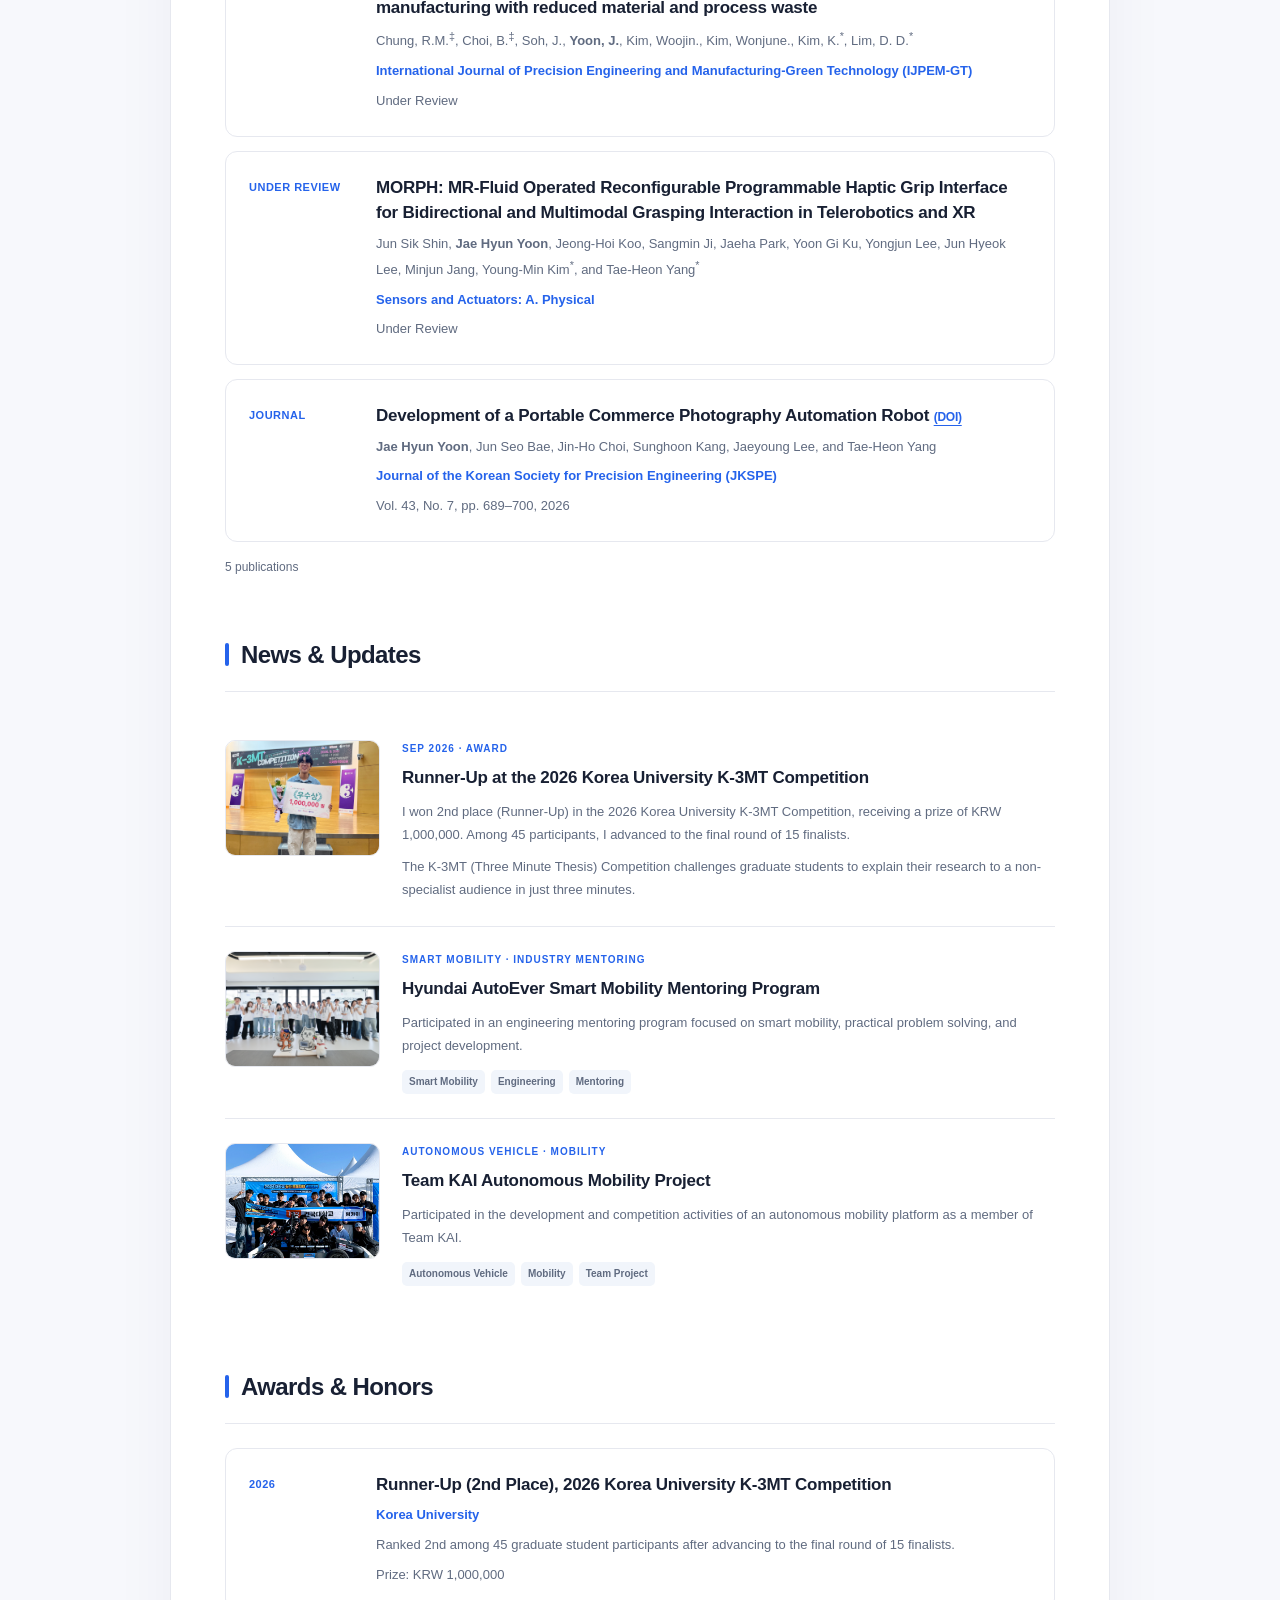
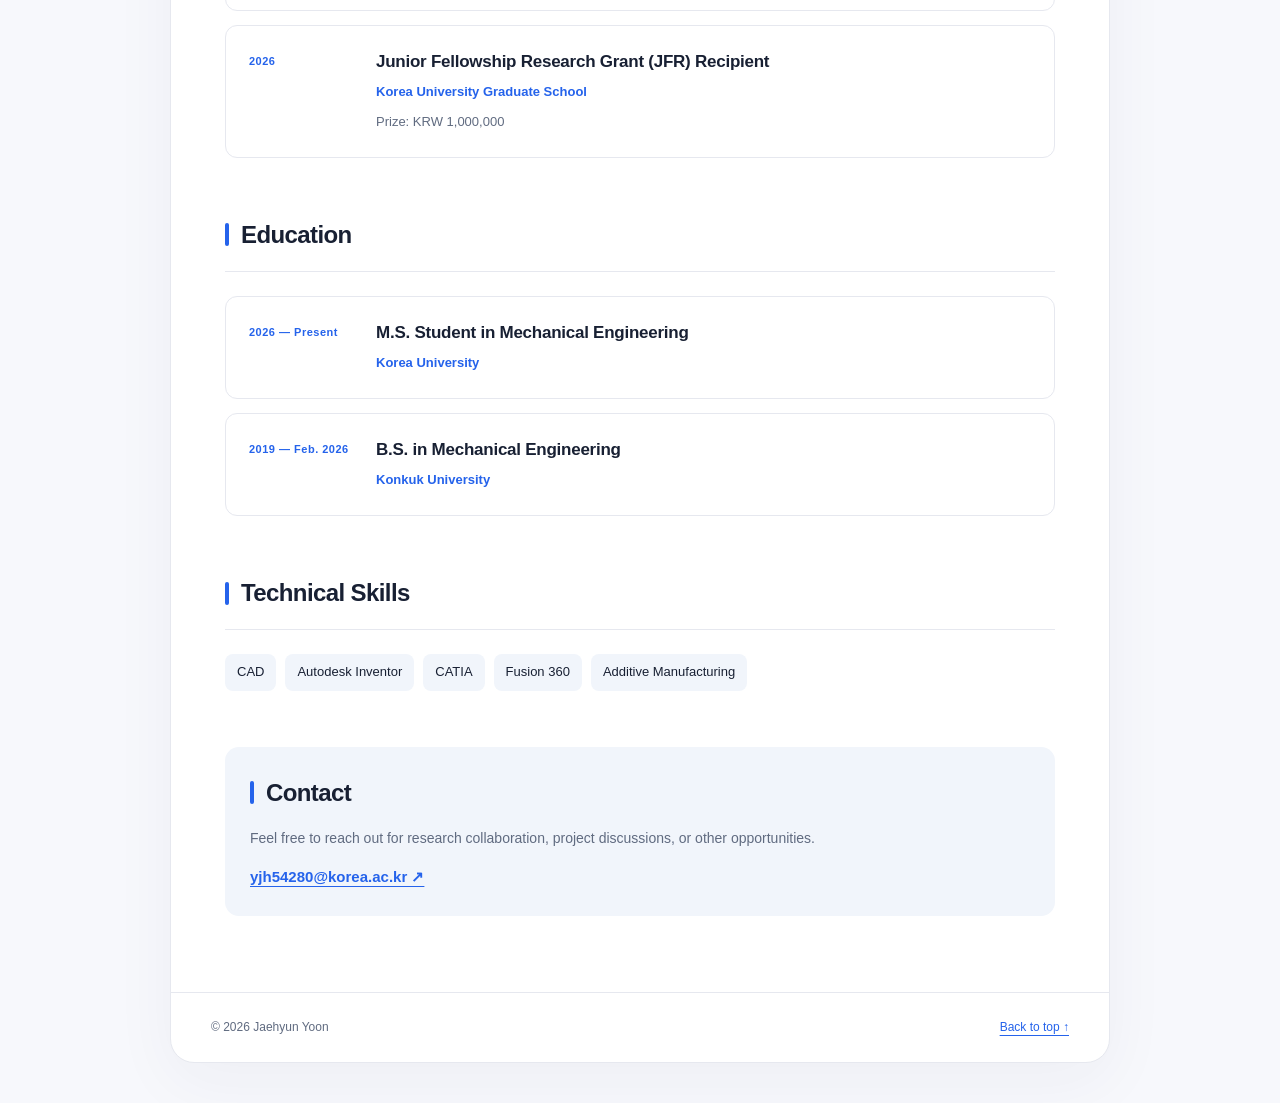
==== commit e7c1e2b1: "Use abbreviated authors for compliant gripper publication" ====
--- a/index.html
+++ b/index.html
@@ -193,7 +193,7 @@
   <div class="resume-date">UNDER REVIEW</div>
   <div class="resume-details">
     <h3>A parametrically scalable compliant gripper for fruit harvesting: Mold-free additive manufacturing with reduced material and process waste</h3>
-    <p class="publication-authors">Ryan M. Chung<sup>†</sup>, Beomjun Choi<sup>†</sup>, Jaejung Soh, <strong>Jaehyun Yoon</strong>, Woojin Kim, Wonjune Kim, Kitae Kim<sup>*</sup>, and Dahyun Daniel Lim<sup>*</sup></p>
+    <p class="publication-authors">Chung, R.M.<sup>‡</sup>, Choi, B.<sup>‡</sup>, Soh, J., <strong>Yoon, J.</strong>, Kim, Woojin., Kim, Wonjune., Kim, K.<sup>*</sup>, Lim, D. D.<sup>*</sup></p>
     <p class="resume-organization">International Journal of Precision Engineering and Manufacturing-Green Technology (IJPEM-GT)</p>
     <p>Under Review</p>
   </div>
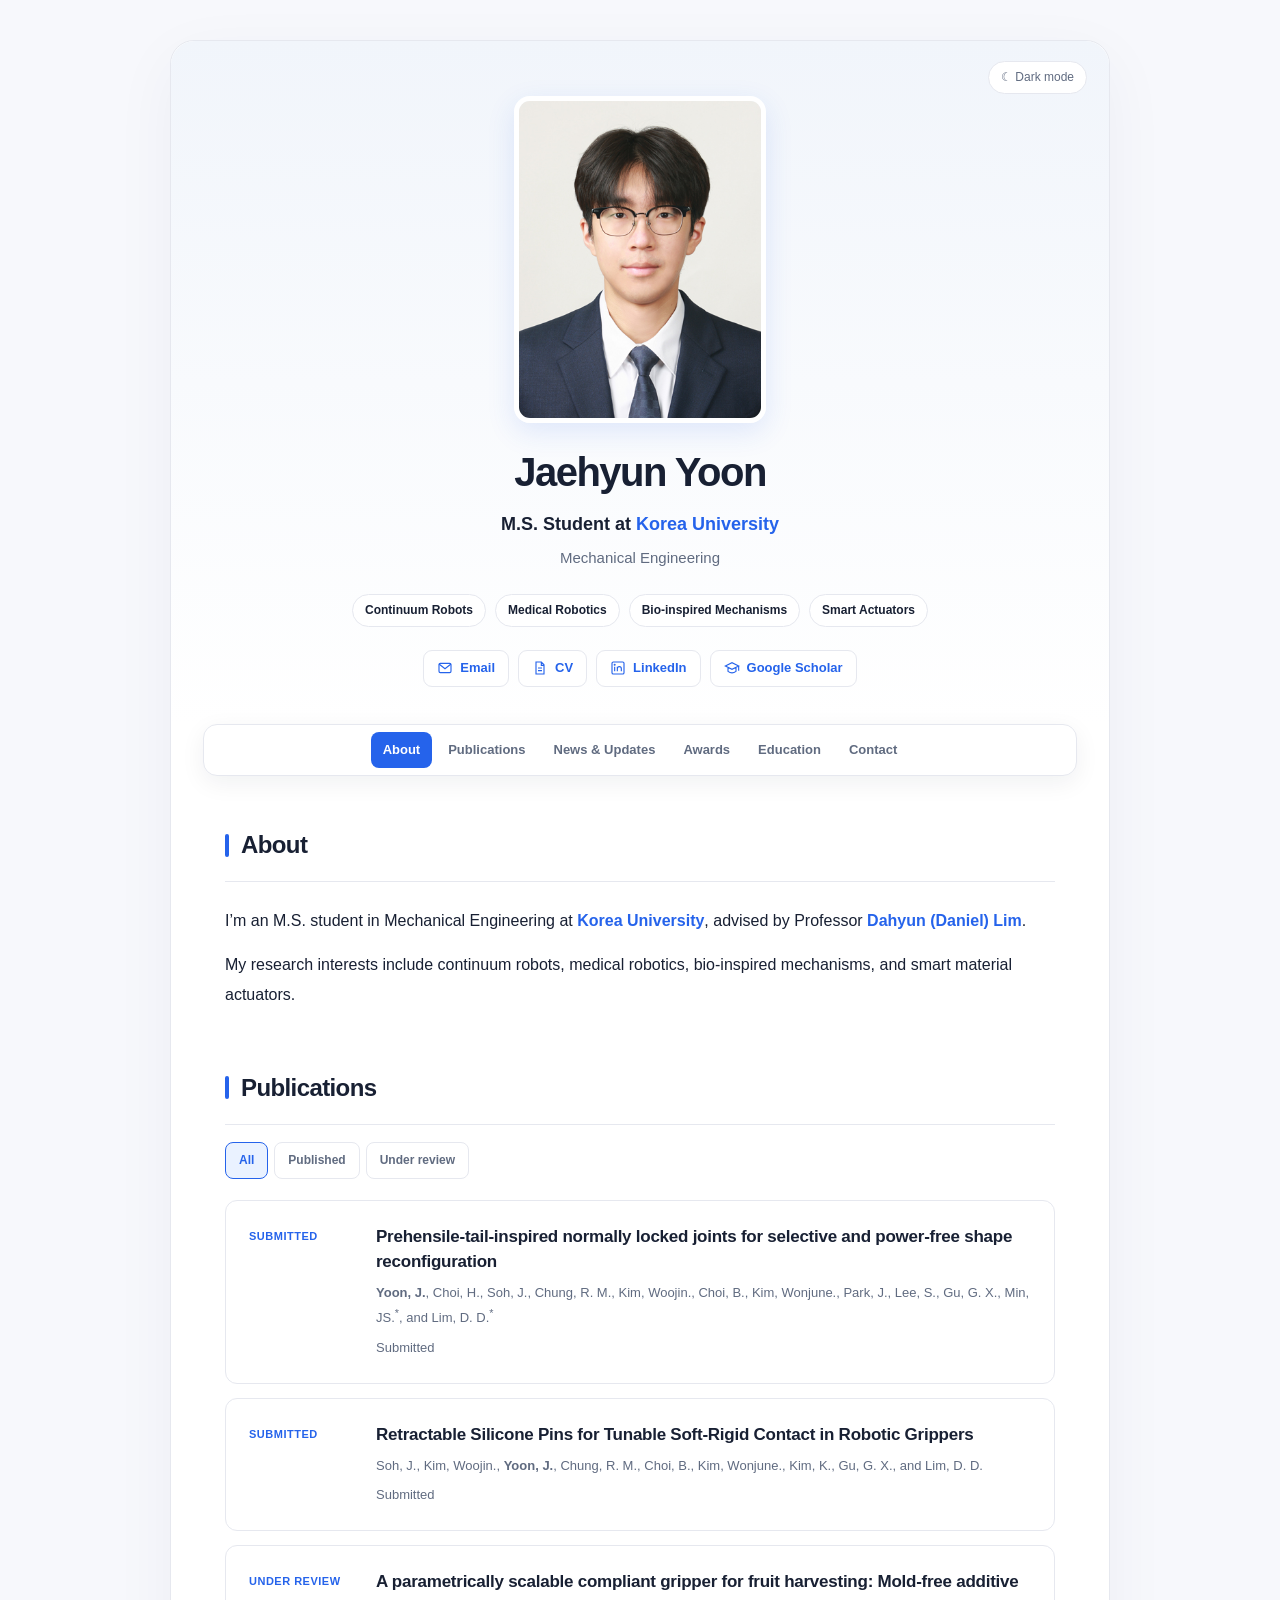
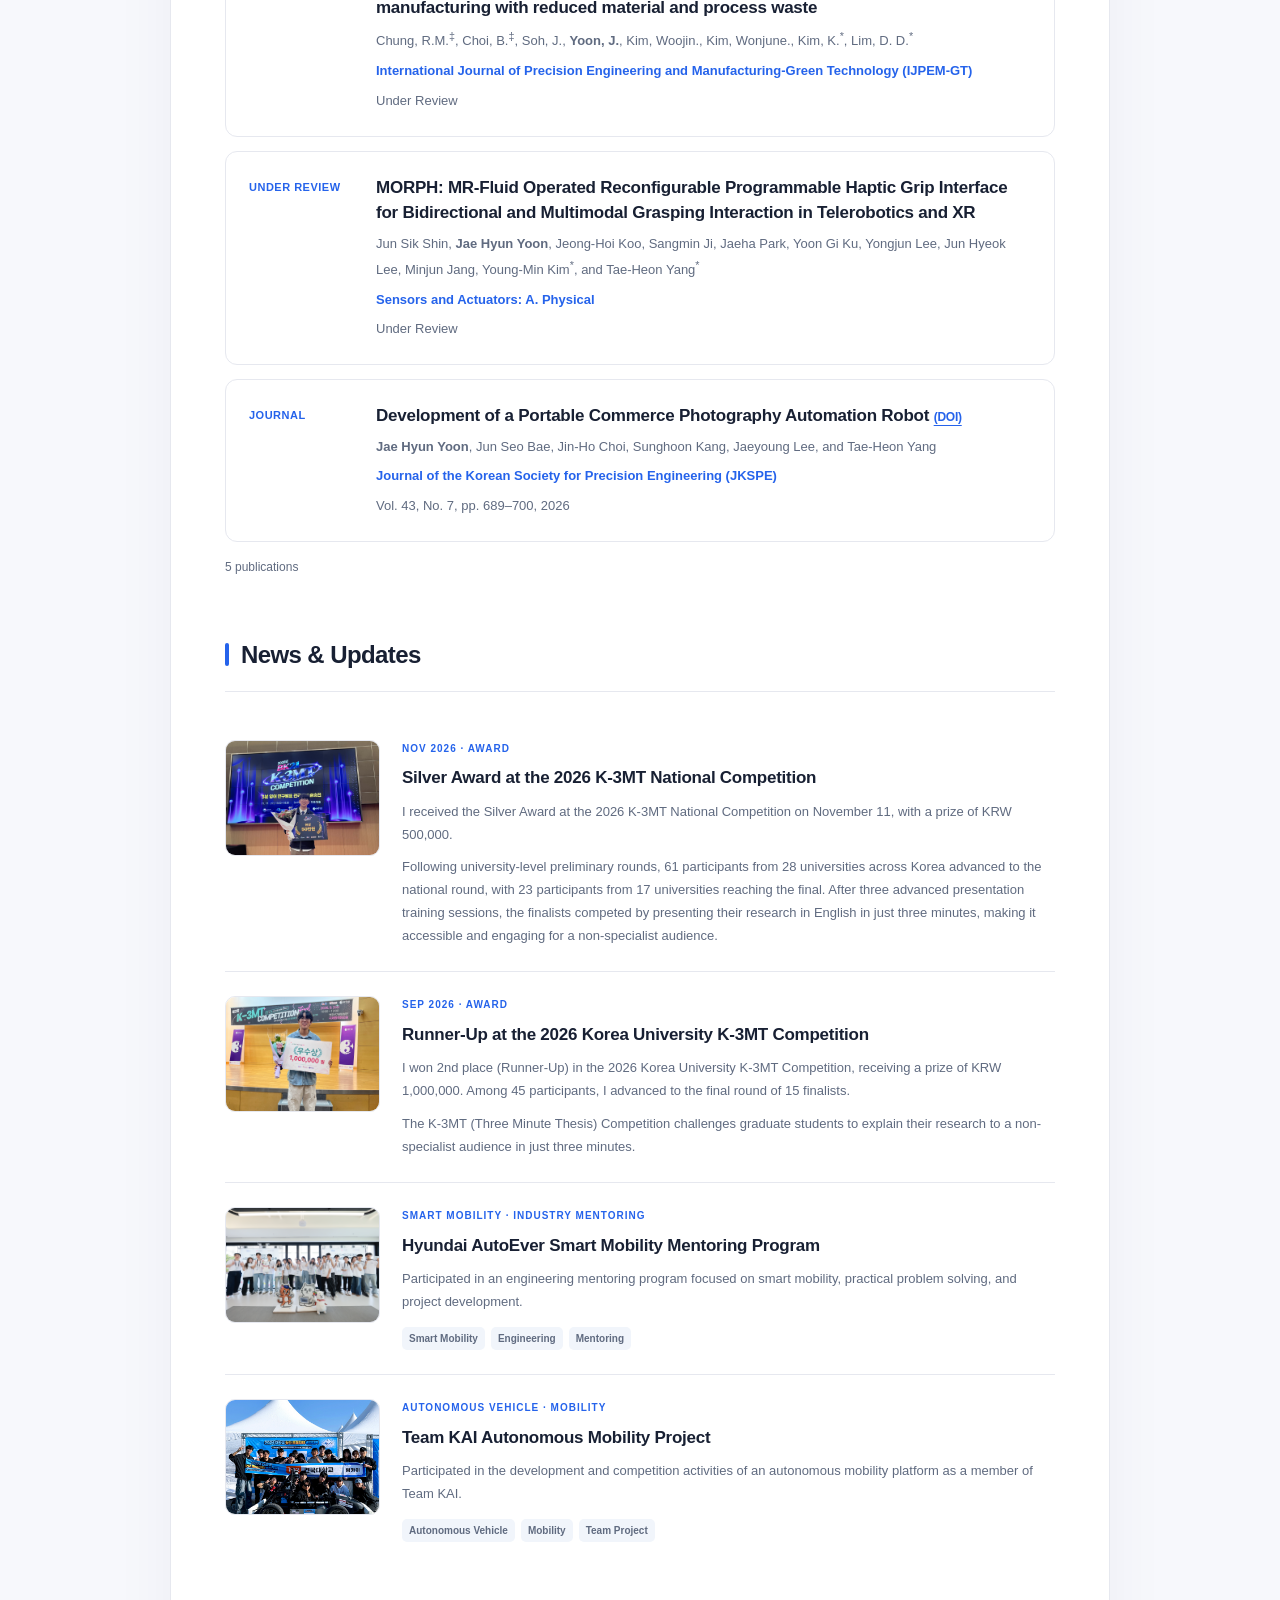
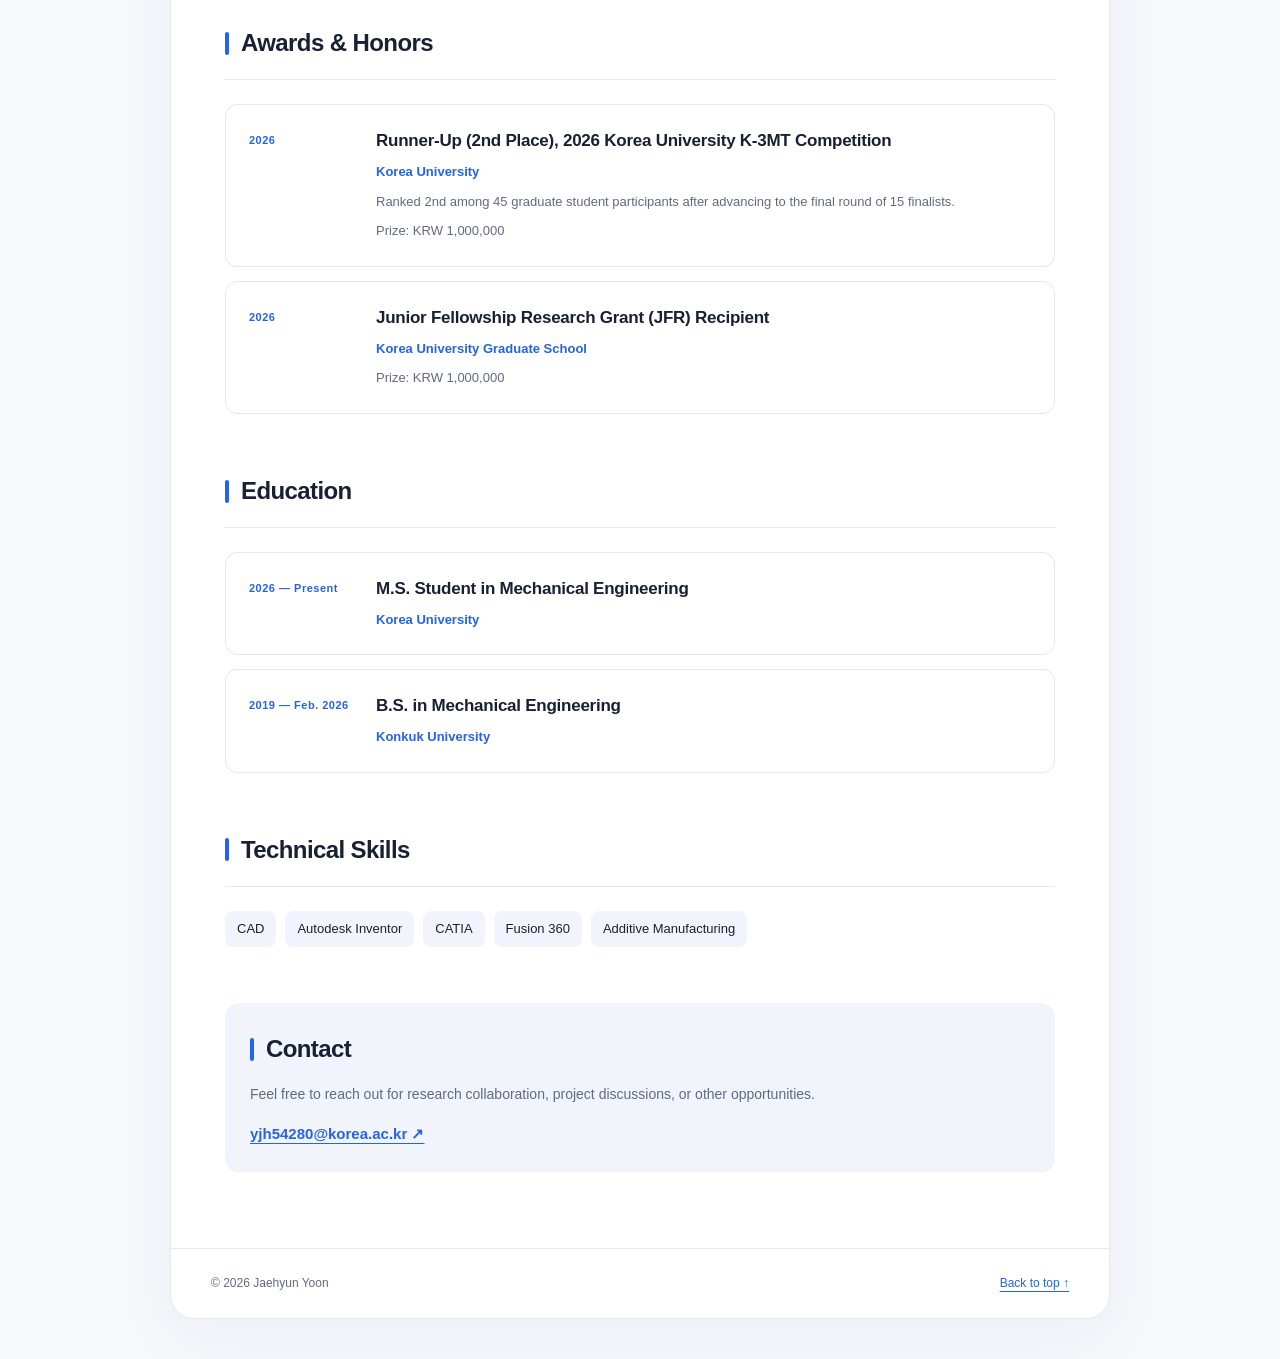
==== commit 510aa549: "Add K-3MT national Silver Award news with photo" ====
--- a/index.html
+++ b/index.html
@@ -106,6 +106,14 @@
   object-fit: cover;
 }
 </style>
+<!-- Google Analytics -->
+<script async src="https://www.googletagmanager.com/gtag/js?id=G-QEMFNH1RP4"></script>
+<script>
+  window.dataLayer = window.dataLayer || [];
+  function gtag(){dataLayer.push(arguments);}
+  gtag('js', new Date());
+  gtag('config', 'G-QEMFNH1RP4');
+</script>
 </head>
 <body id="top">
 <a class="skip" href="#about">Skip to content</a>
@@ -225,6 +233,17 @@
 </section>
 <section id="news" aria-labelledby="news-title">
 <h2 id="news-title">News &amp; Updates</h2>
+<article class="project-row k3mt-news">
+<button class="project-thumb news-photo-button" type="button" aria-haspopup="dialog" aria-label="Enlarge K-3MT national competition silver award photo">
+<img loading="lazy" src="images/k3mt-national-silver-2026.jpg" alt="Jaehyun Yoon with the Silver Award and KRW 500,000 prize at the 2026 K-3MT National Competition">
+</button>
+<div class="project-copy">
+<p class="project-category">NOV 2026 · AWARD</p>
+<h3>Silver Award at the 2026 K-3MT National Competition</h3>
+<p>I received the Silver Award at the 2026 K-3MT National Competition on November 11, with a prize of KRW 500,000.</p>
+<p>Following university-level preliminary rounds, 61 participants from 28 universities across Korea advanced to the national round, with 23 participants from 17 universities reaching the final. After three advanced presentation training sessions, the finalists competed by presenting their research in English in just three minutes, making it accessible and engaging for a non-specialist audience.</p>
+</div>
+</article>
 <article class="project-row k3mt-news">
 <button class="project-thumb news-photo-button" type="button" aria-haspopup="dialog" aria-label="Enlarge K-3MT award photo">
 <img loading="lazy" src="images/k3mt-runner-up-2026.jpg" alt="Jaehyun Yoon receiving the runner-up award at the 2026 Korea University K-3MT Competition">
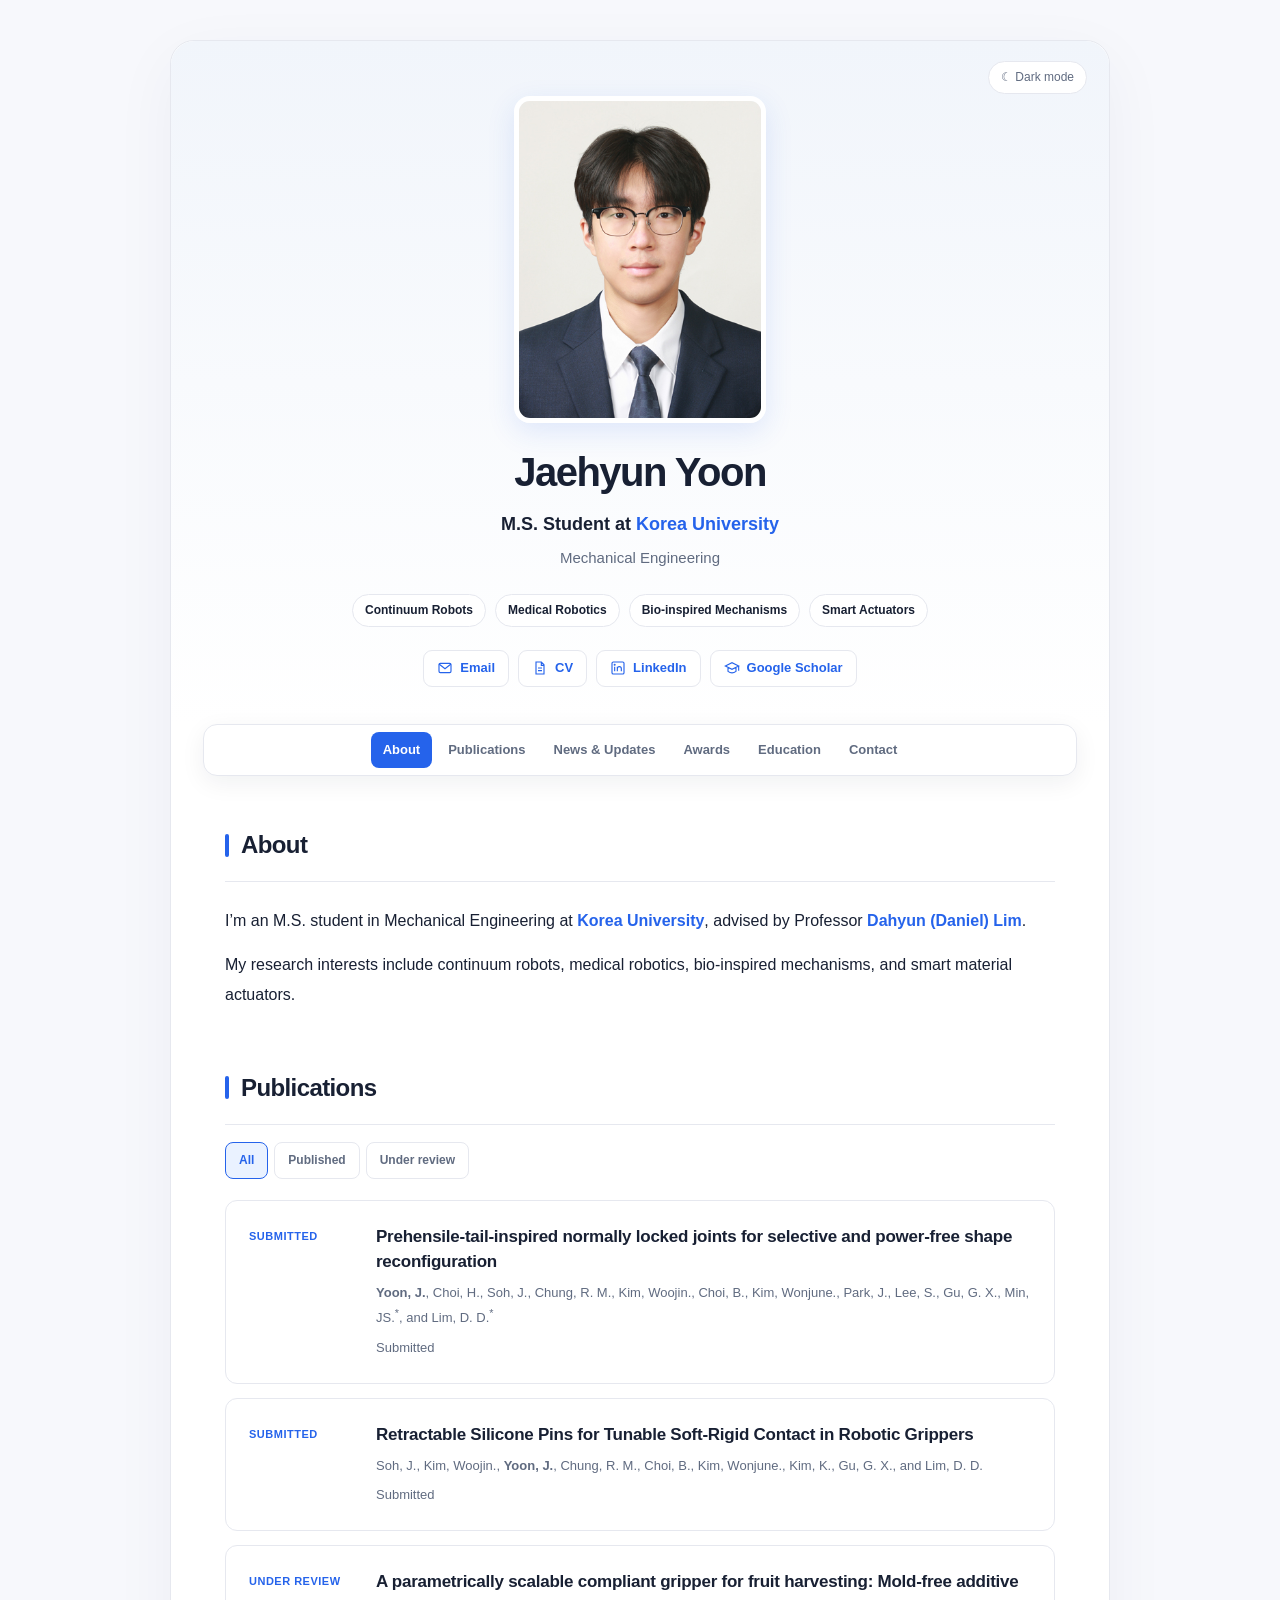
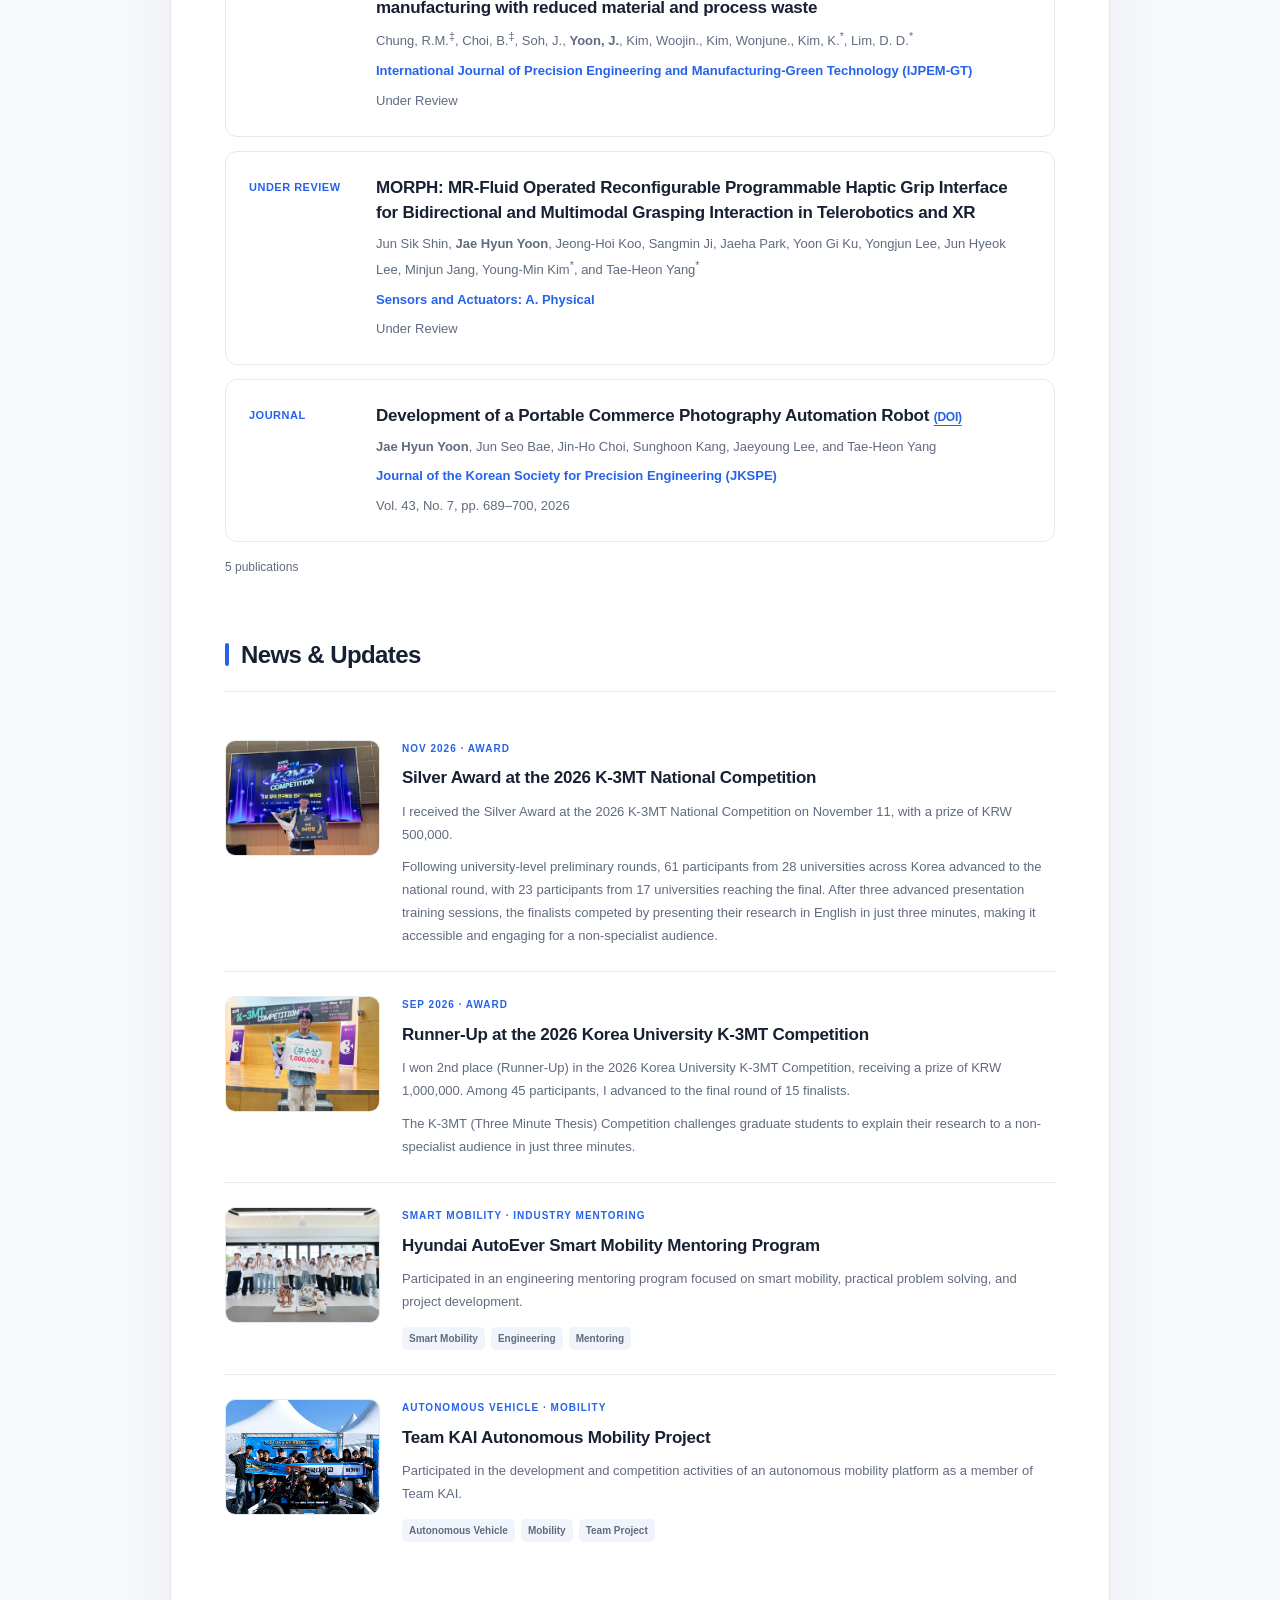
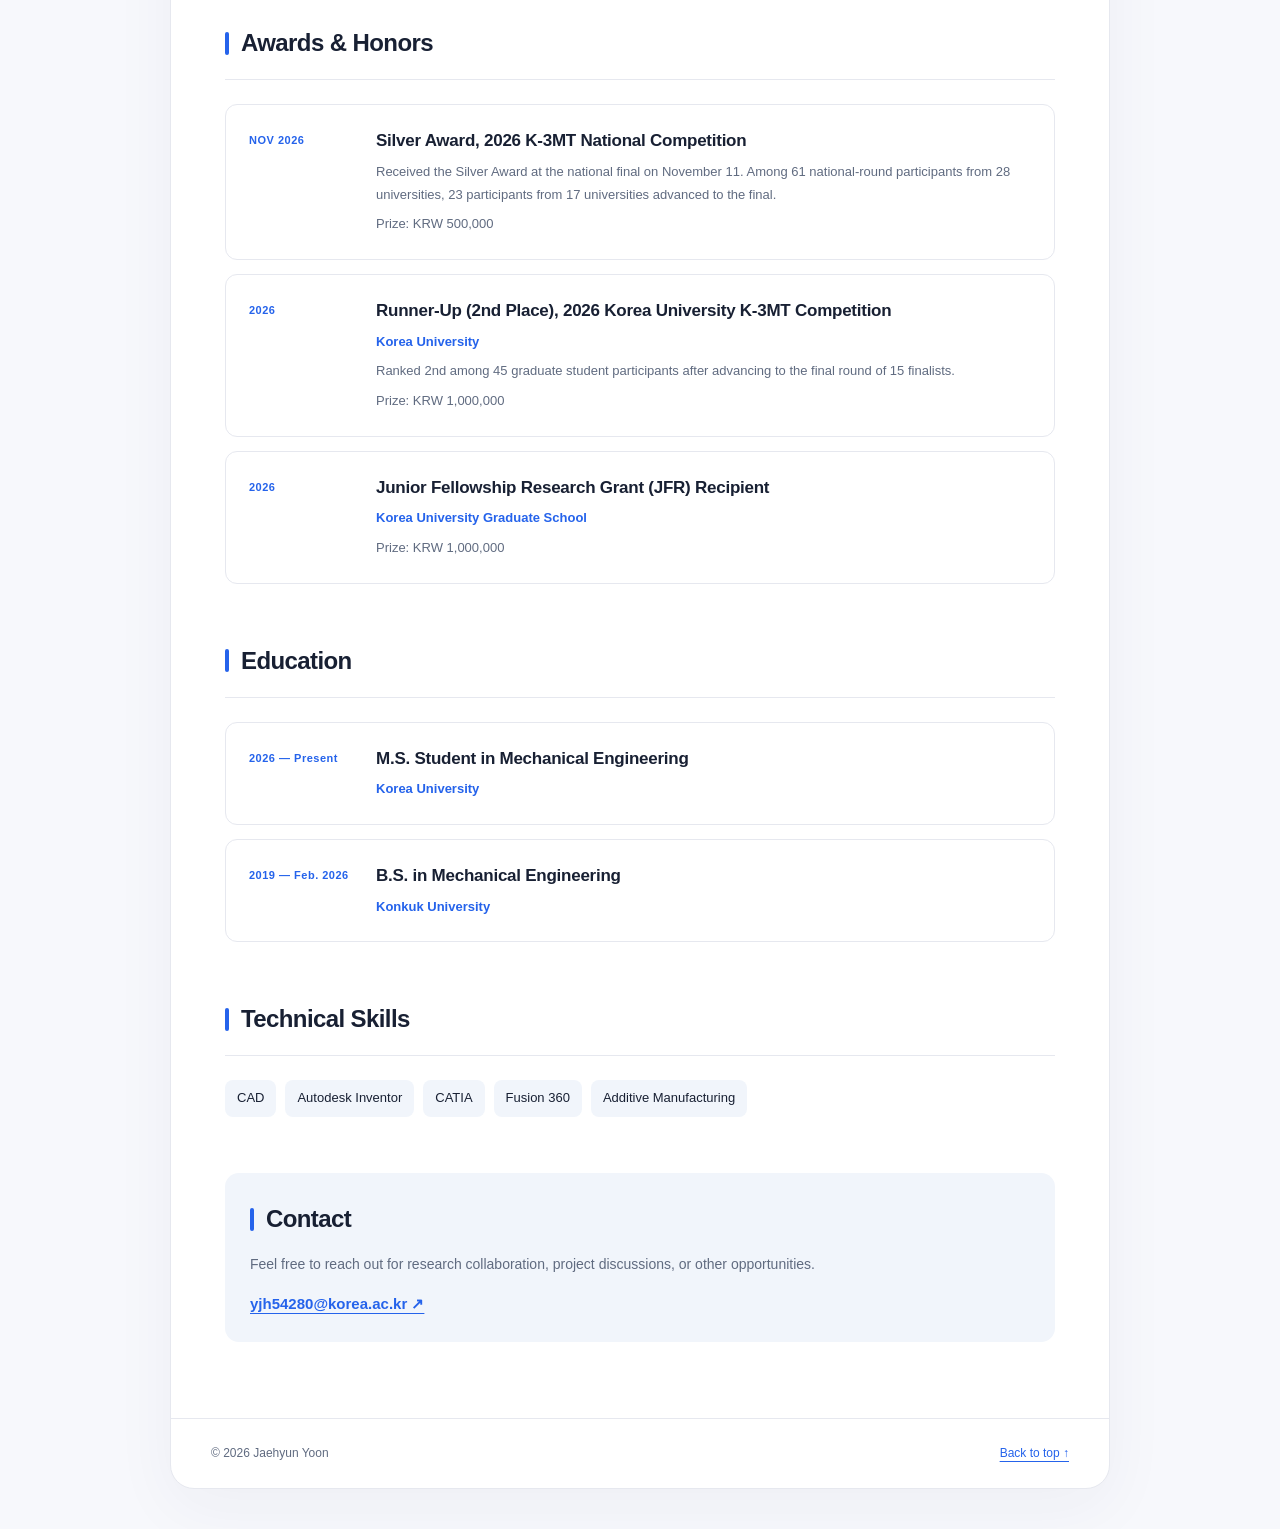
==== commit 9541adbb: "Add national K-3MT Silver Award to Awards and Honors" ====
--- a/index.html
+++ b/index.html
@@ -274,6 +274,7 @@
 </section>
 <section id="awards" aria-labelledby="awards-title">
 <h2 id="awards-title">Awards &amp; Honors</h2>
+<article class="resume-item"> <div class="resume-date"> NOV 2026 </div> <div class="resume-details"> <h3> Silver Award, 2026 K-3MT National Competition </h3> <p> Received the Silver Award at the national final on November 11. Among 61 national-round participants from 28 universities, 23 participants from 17 universities advanced to the final. </p> <p class="award-prize">Prize: KRW 500,000</p> </div> </article>
 <article class="resume-item"> <div class="resume-date"> 2026 </div> <div class="resume-details"> <h3> Runner-Up (2nd Place), 2026 Korea University K-3MT Competition </h3> <p class="resume-organization"> Korea University </p> <p> Ranked 2nd among 45 graduate student participants after advancing to the final round of 15 finalists. </p> <p class="award-prize">Prize: KRW 1,000,000</p> </div> </article>
 <article class="resume-item"> <div class="resume-date"> 2026 </div> <div class="resume-details"> <h3> Junior Fellowship Research Grant (JFR) Recipient </h3> <p class="resume-organization"> Korea University Graduate School </p> <p class="award-prize">Prize: KRW 1,000,000</p> </div> </article>
 </section>
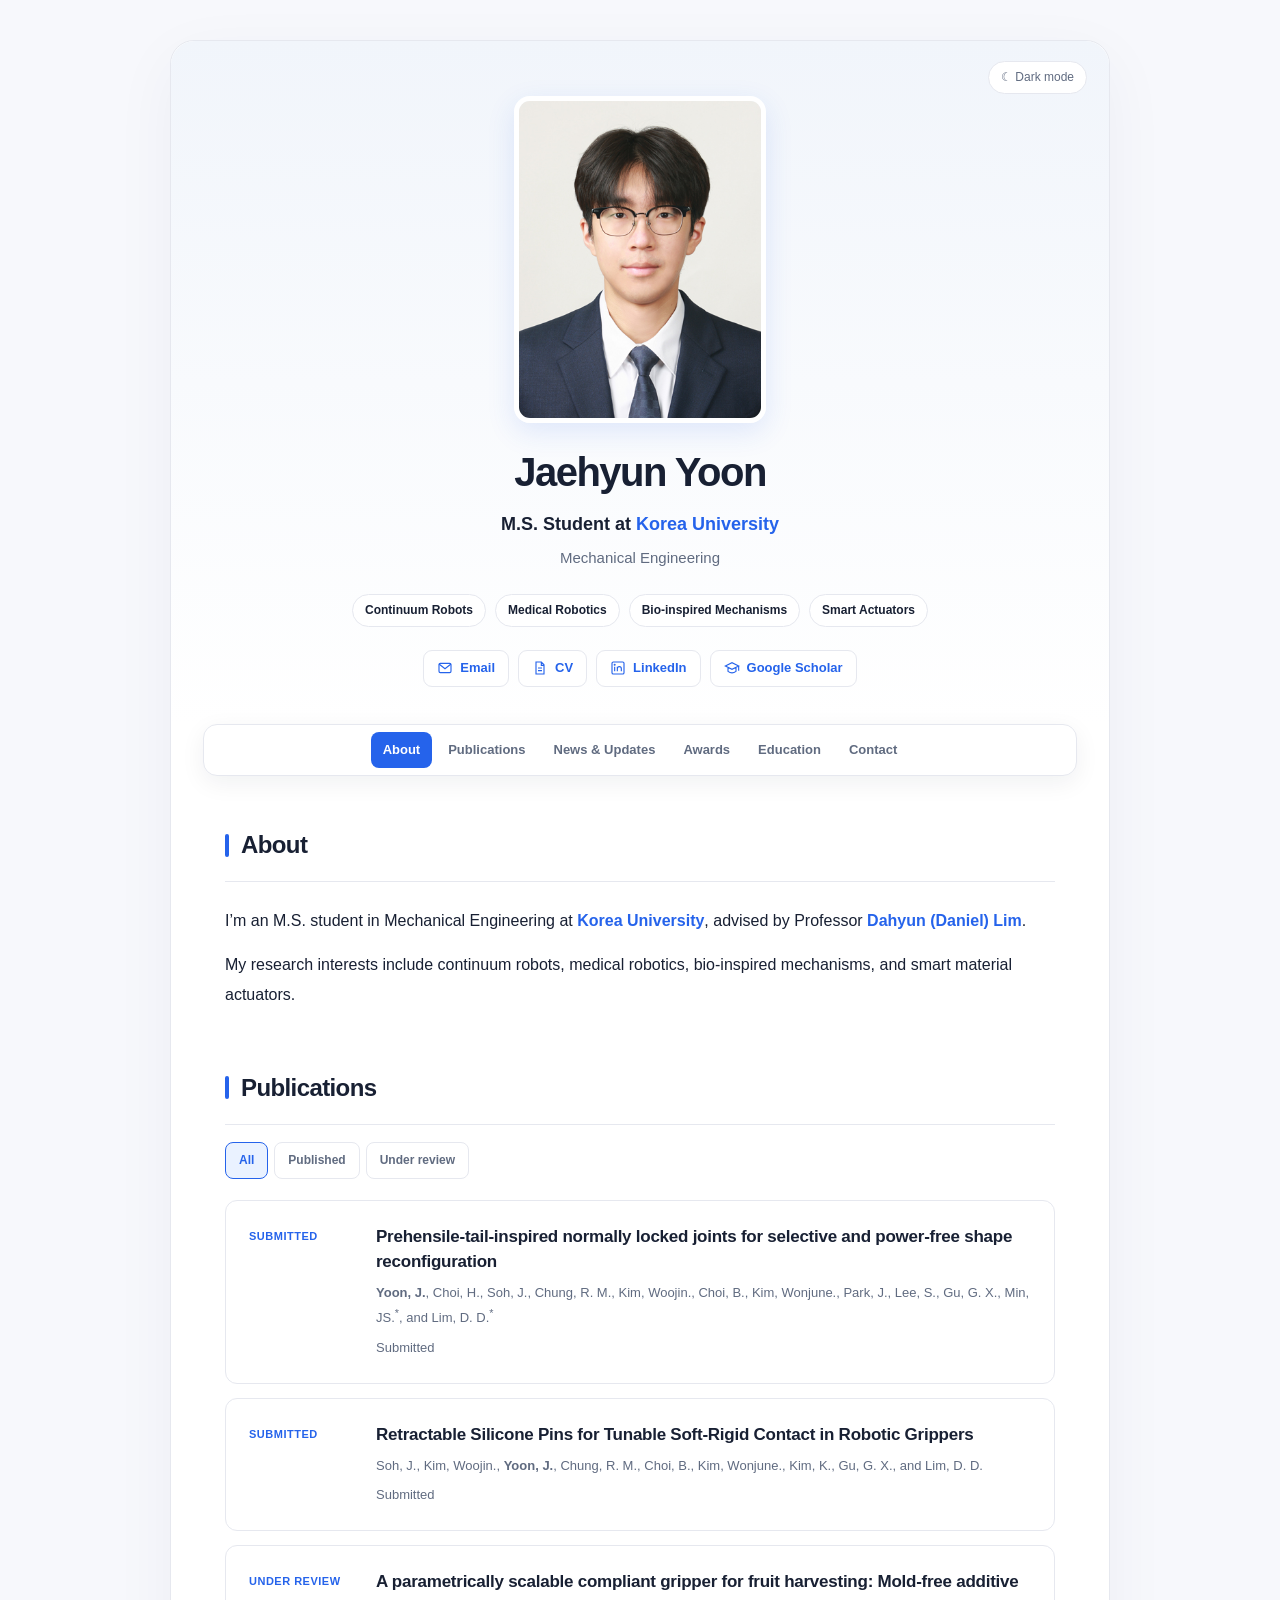
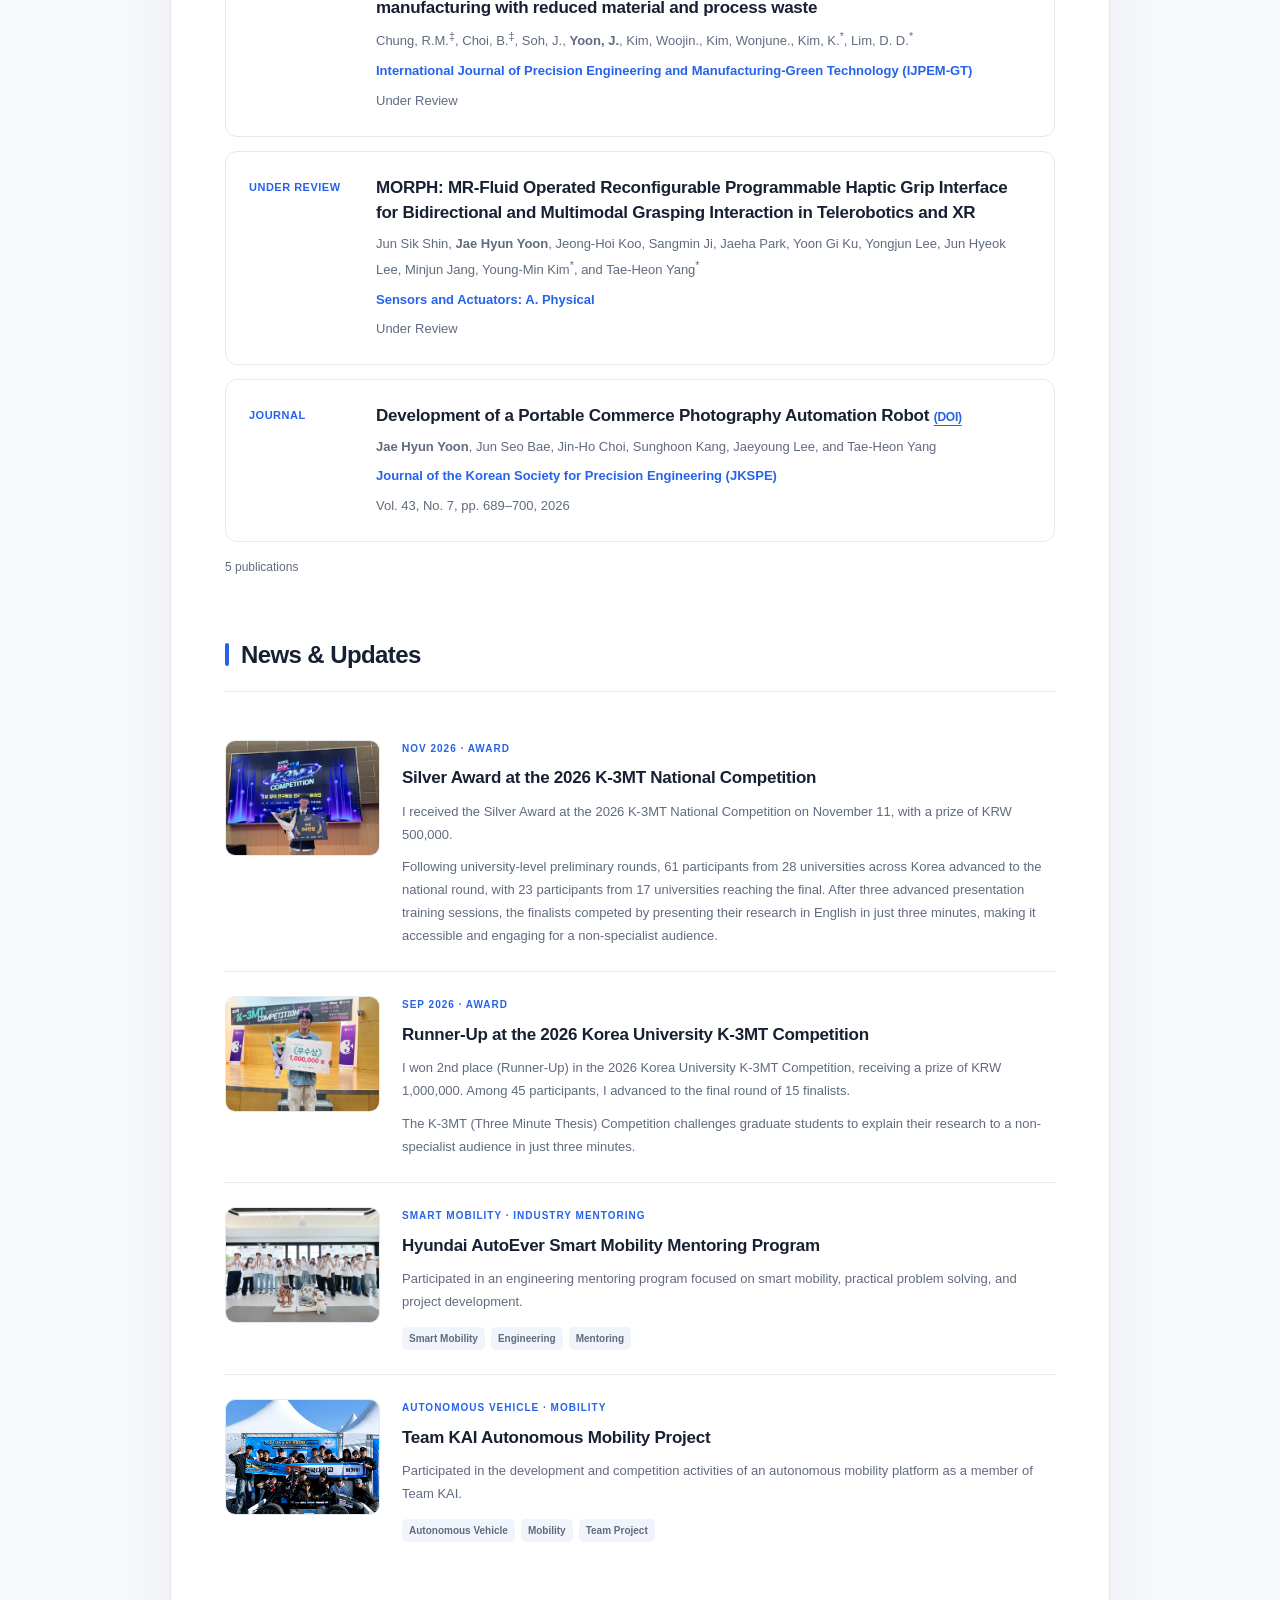
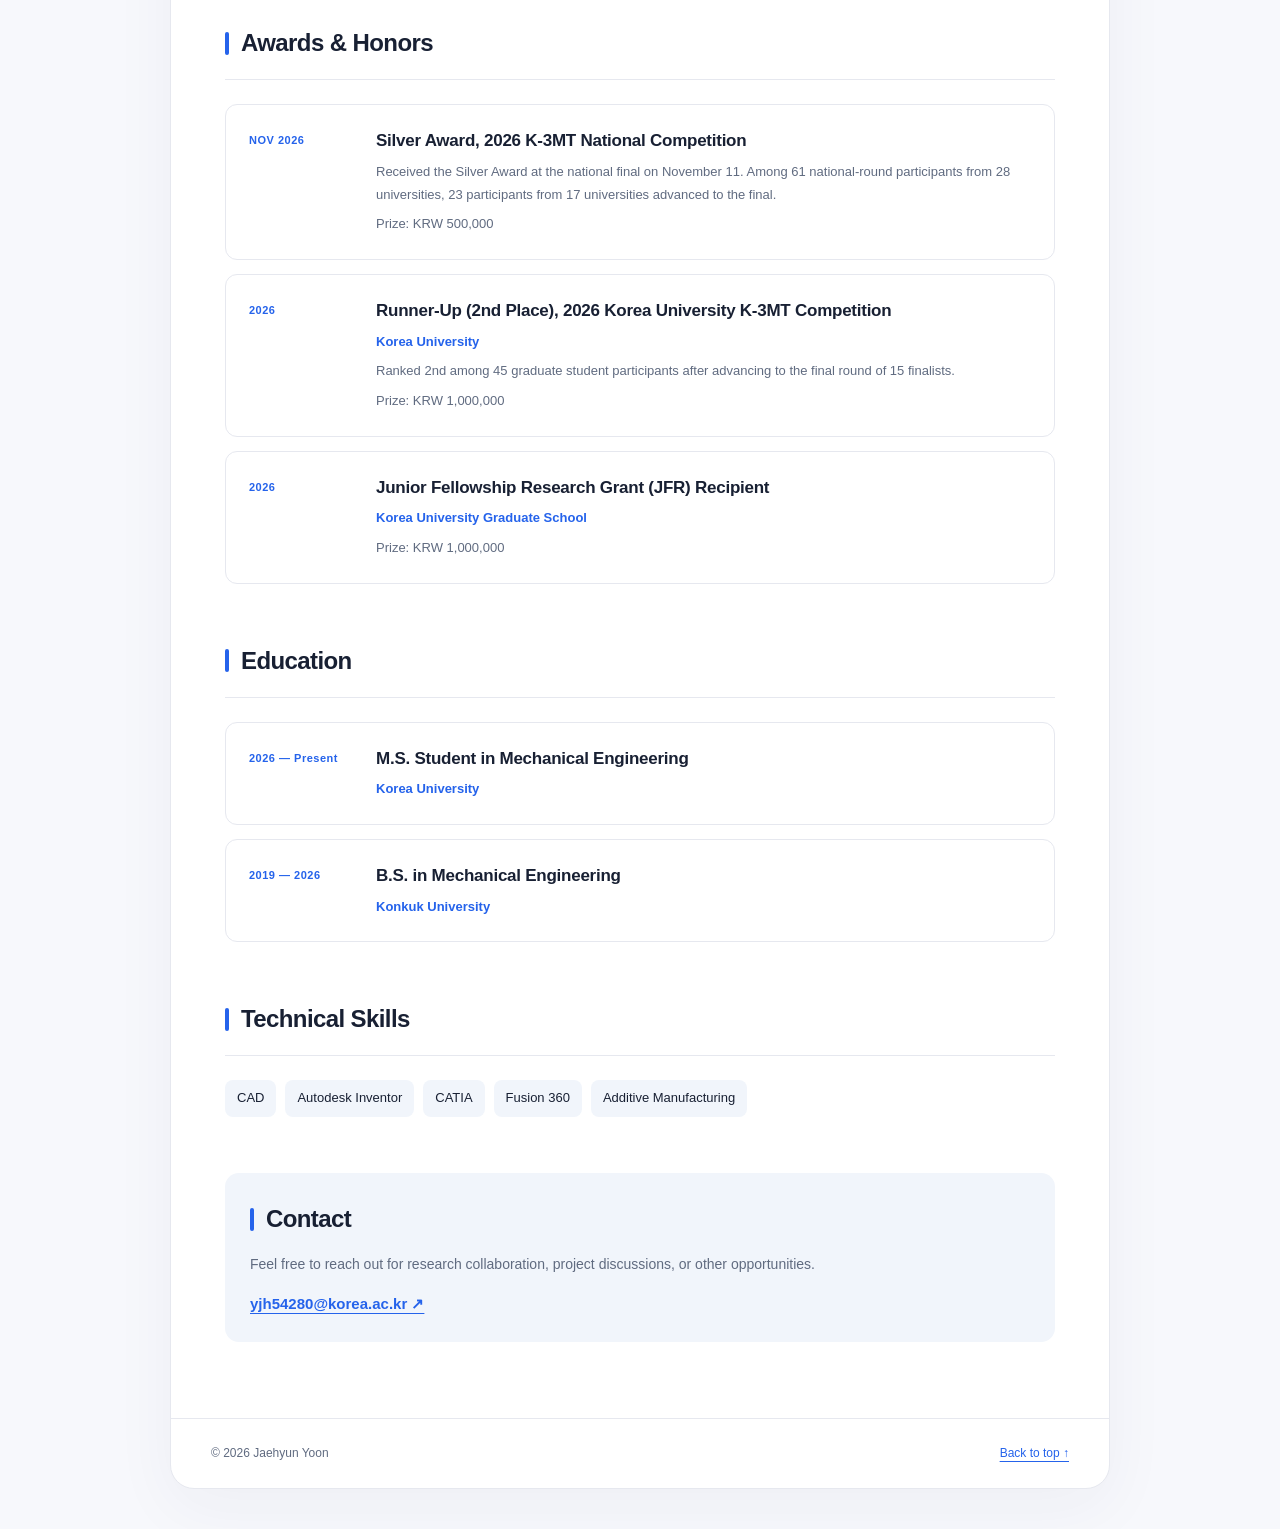
==== commit 94abb58a: "Simplify bachelor's education dates to years" ====
--- a/index.html
+++ b/index.html
@@ -281,7 +281,7 @@
 <section id="education" aria-labelledby="education-title">
 <h2 id="education-title">Education</h2>
 <article class="resume-item"> <div class="resume-date"> 2026 — Present </div> <div class="resume-details"> <h3> M.S. Student in Mechanical Engineering </h3> <p class="resume-organization"> Korea University </p> </div> </article>
-<article class="resume-item"> <div class="resume-date"> 2019 — Feb. 2026 </div> <div class="resume-details"> <h3> B.S. in Mechanical Engineering </h3> <p class="resume-organization"> Konkuk University </p> </div> </article>
+<article class="resume-item"> <div class="resume-date"> 2019 — 2026 </div> <div class="resume-details"> <h3> B.S. in Mechanical Engineering </h3> <p class="resume-organization"> Konkuk University </p> </div> </article>
 </section>
 <section id="skills" aria-labelledby="skills-title">
 <h2 id="skills-title">Technical Skills</h2>
